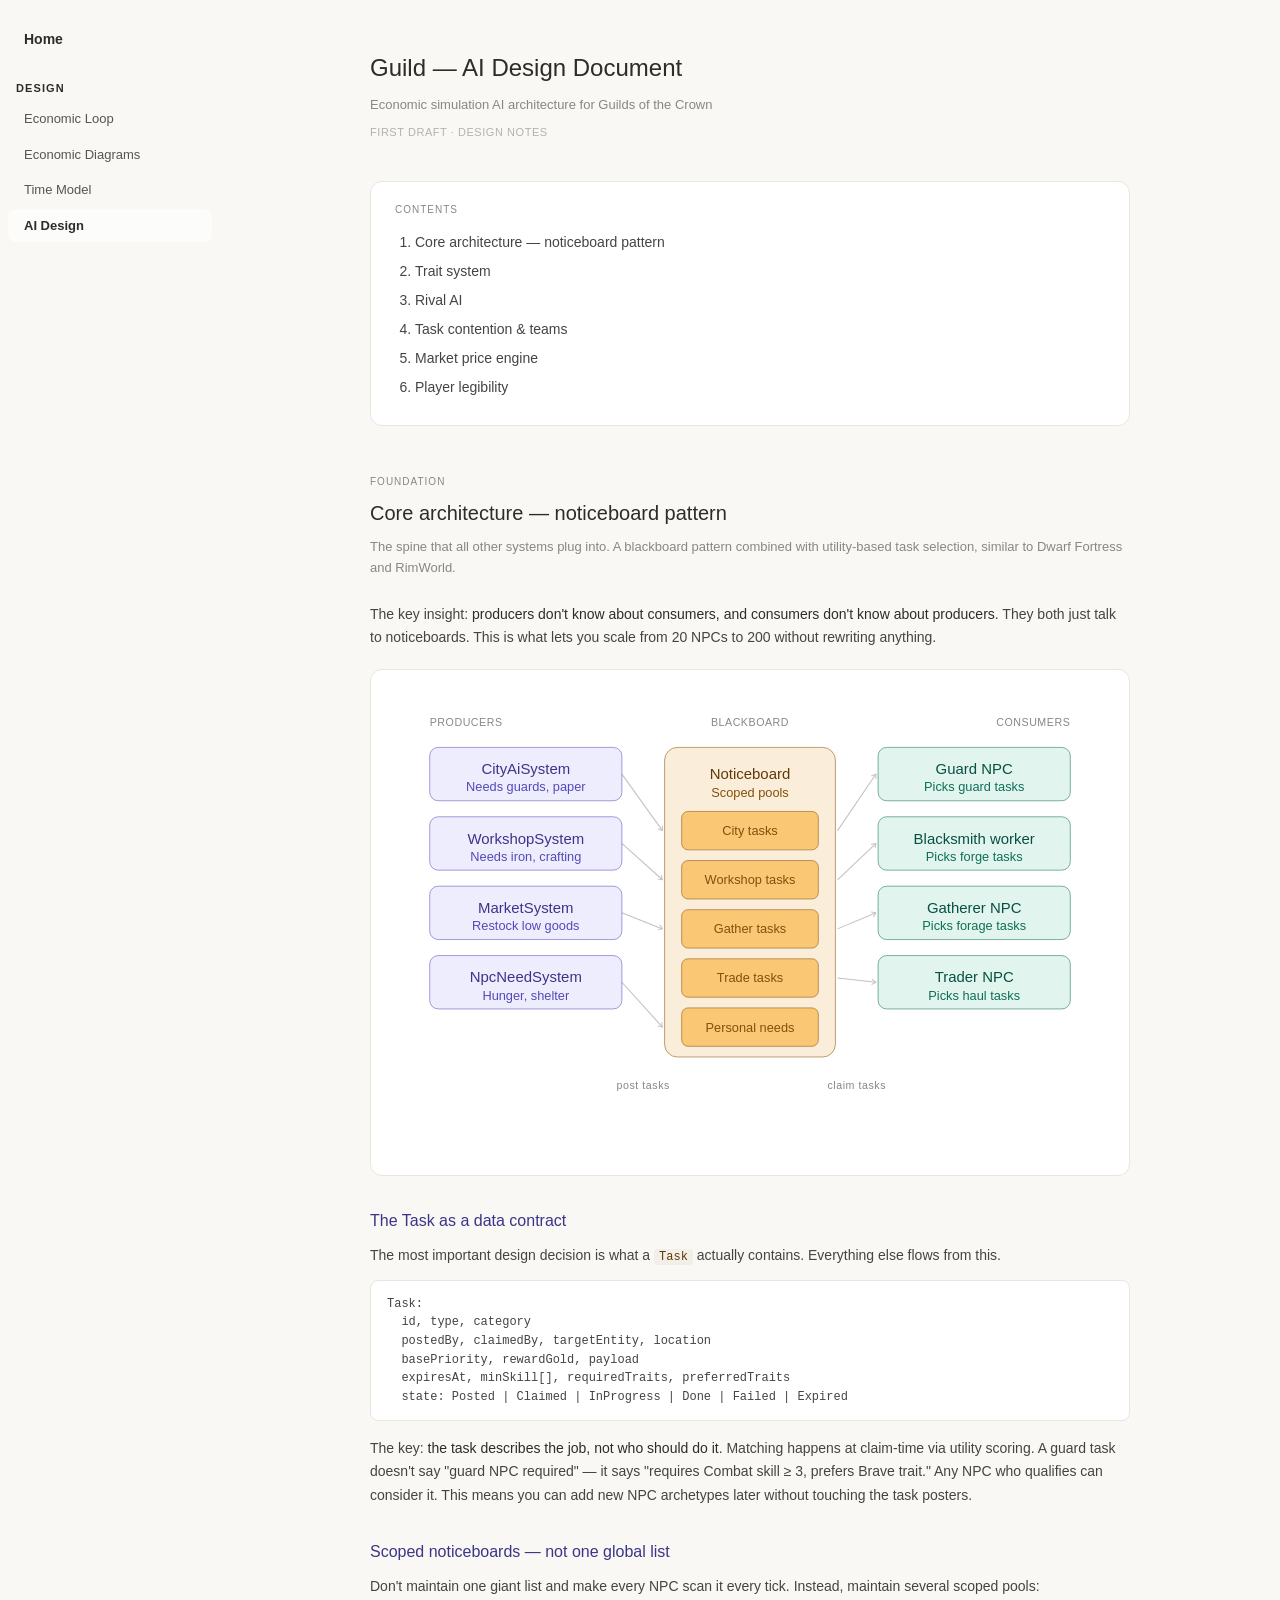
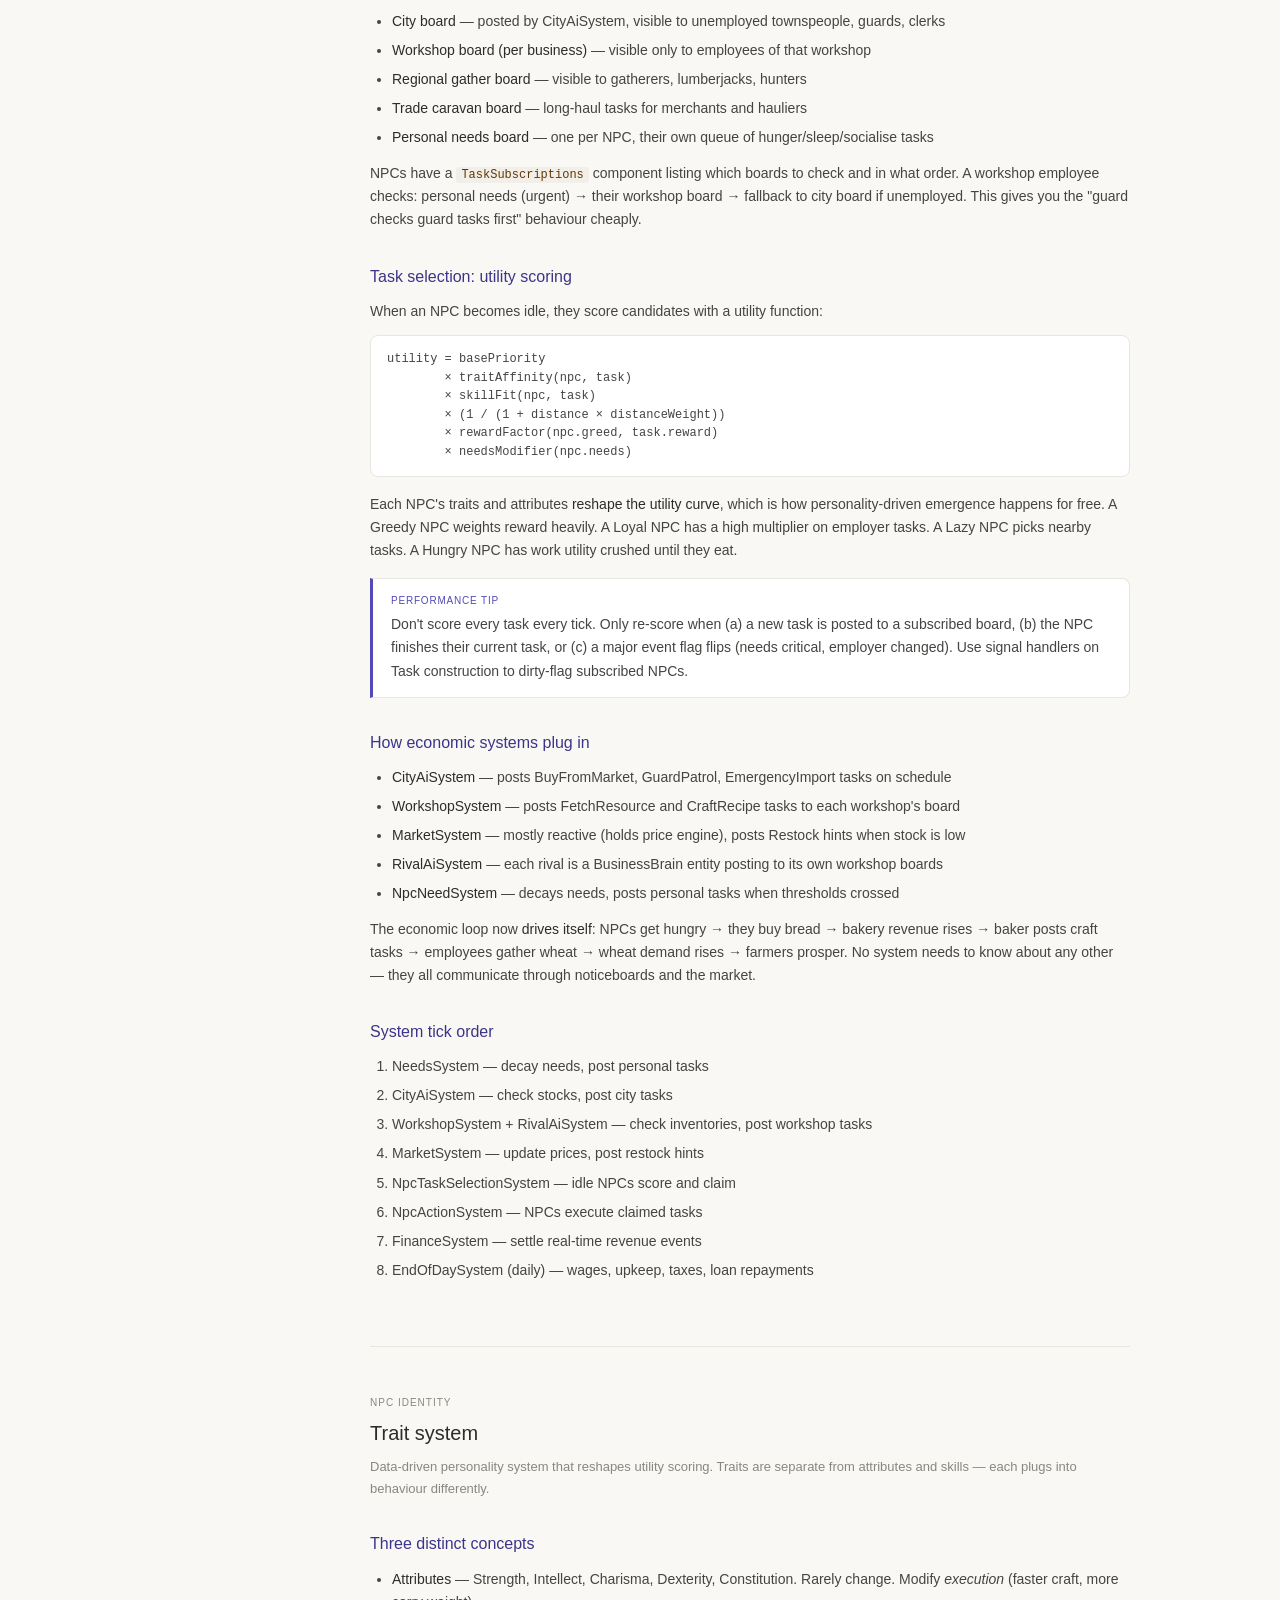
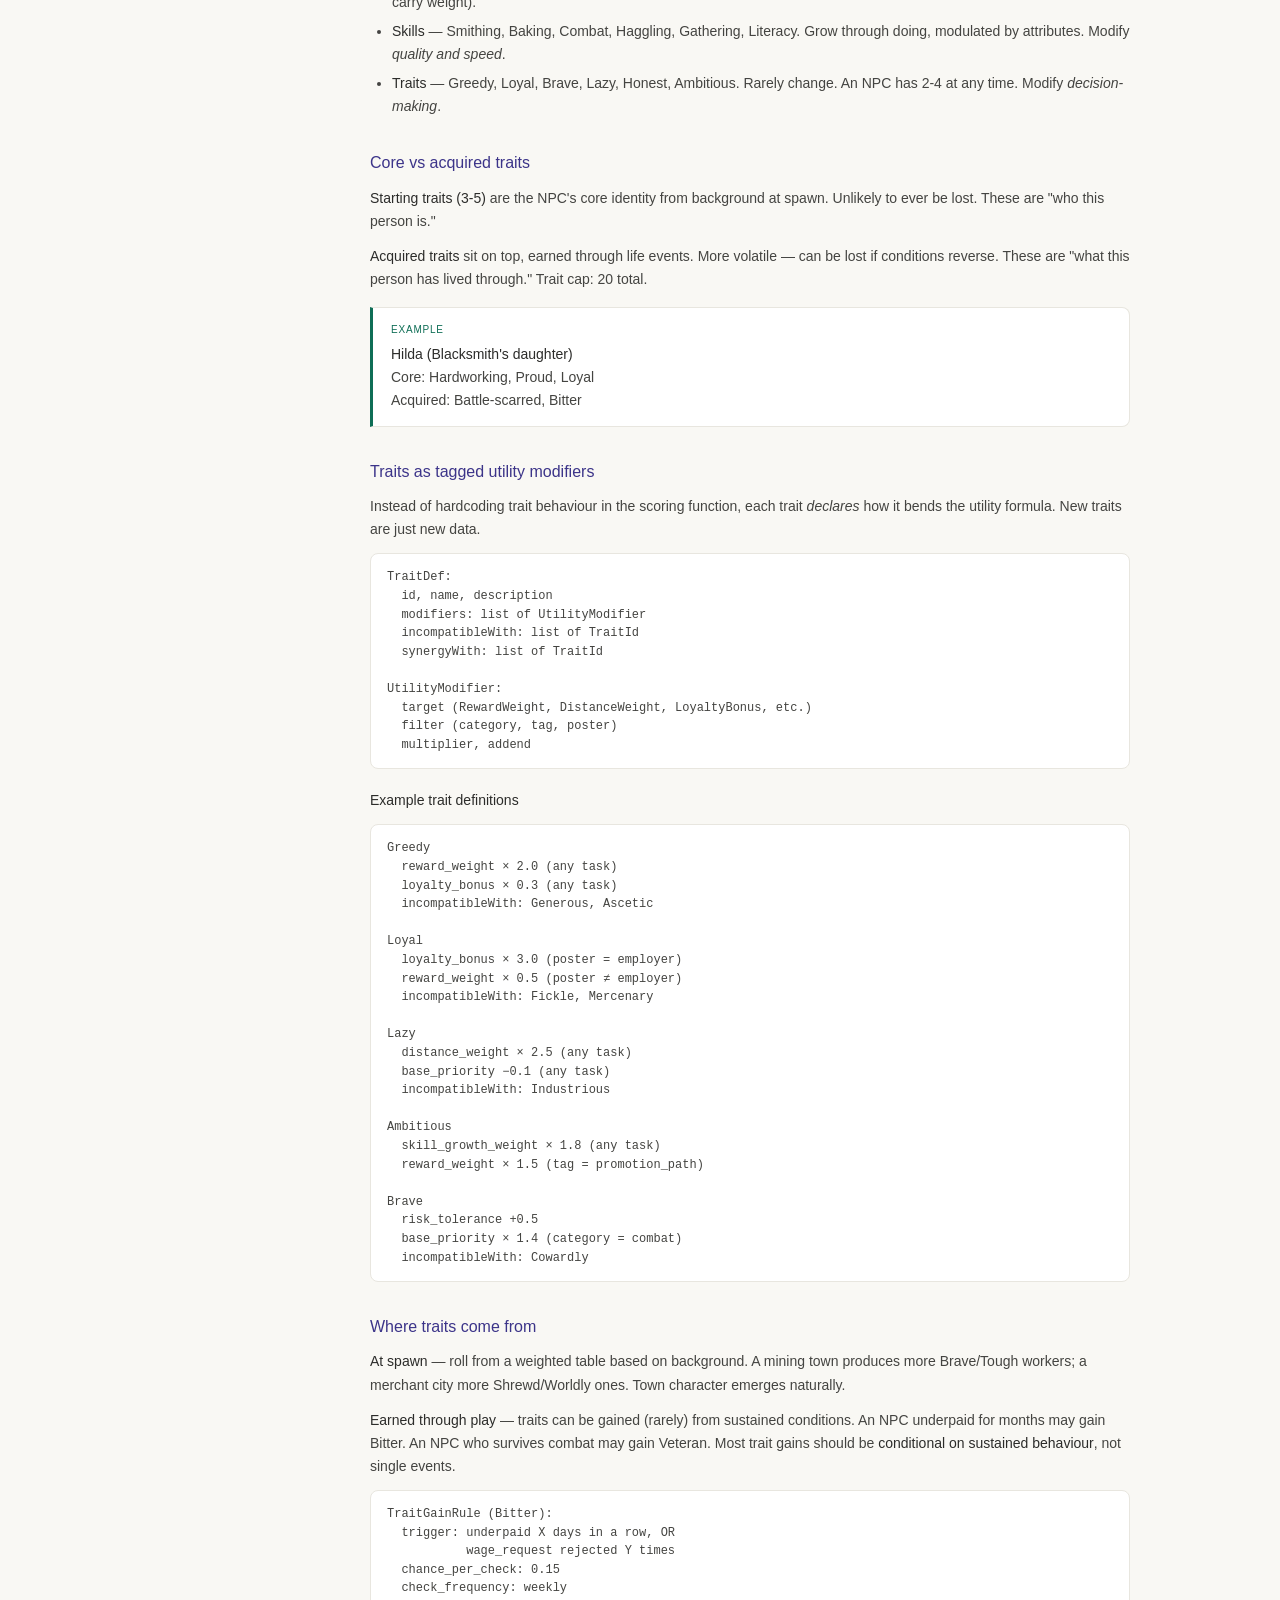
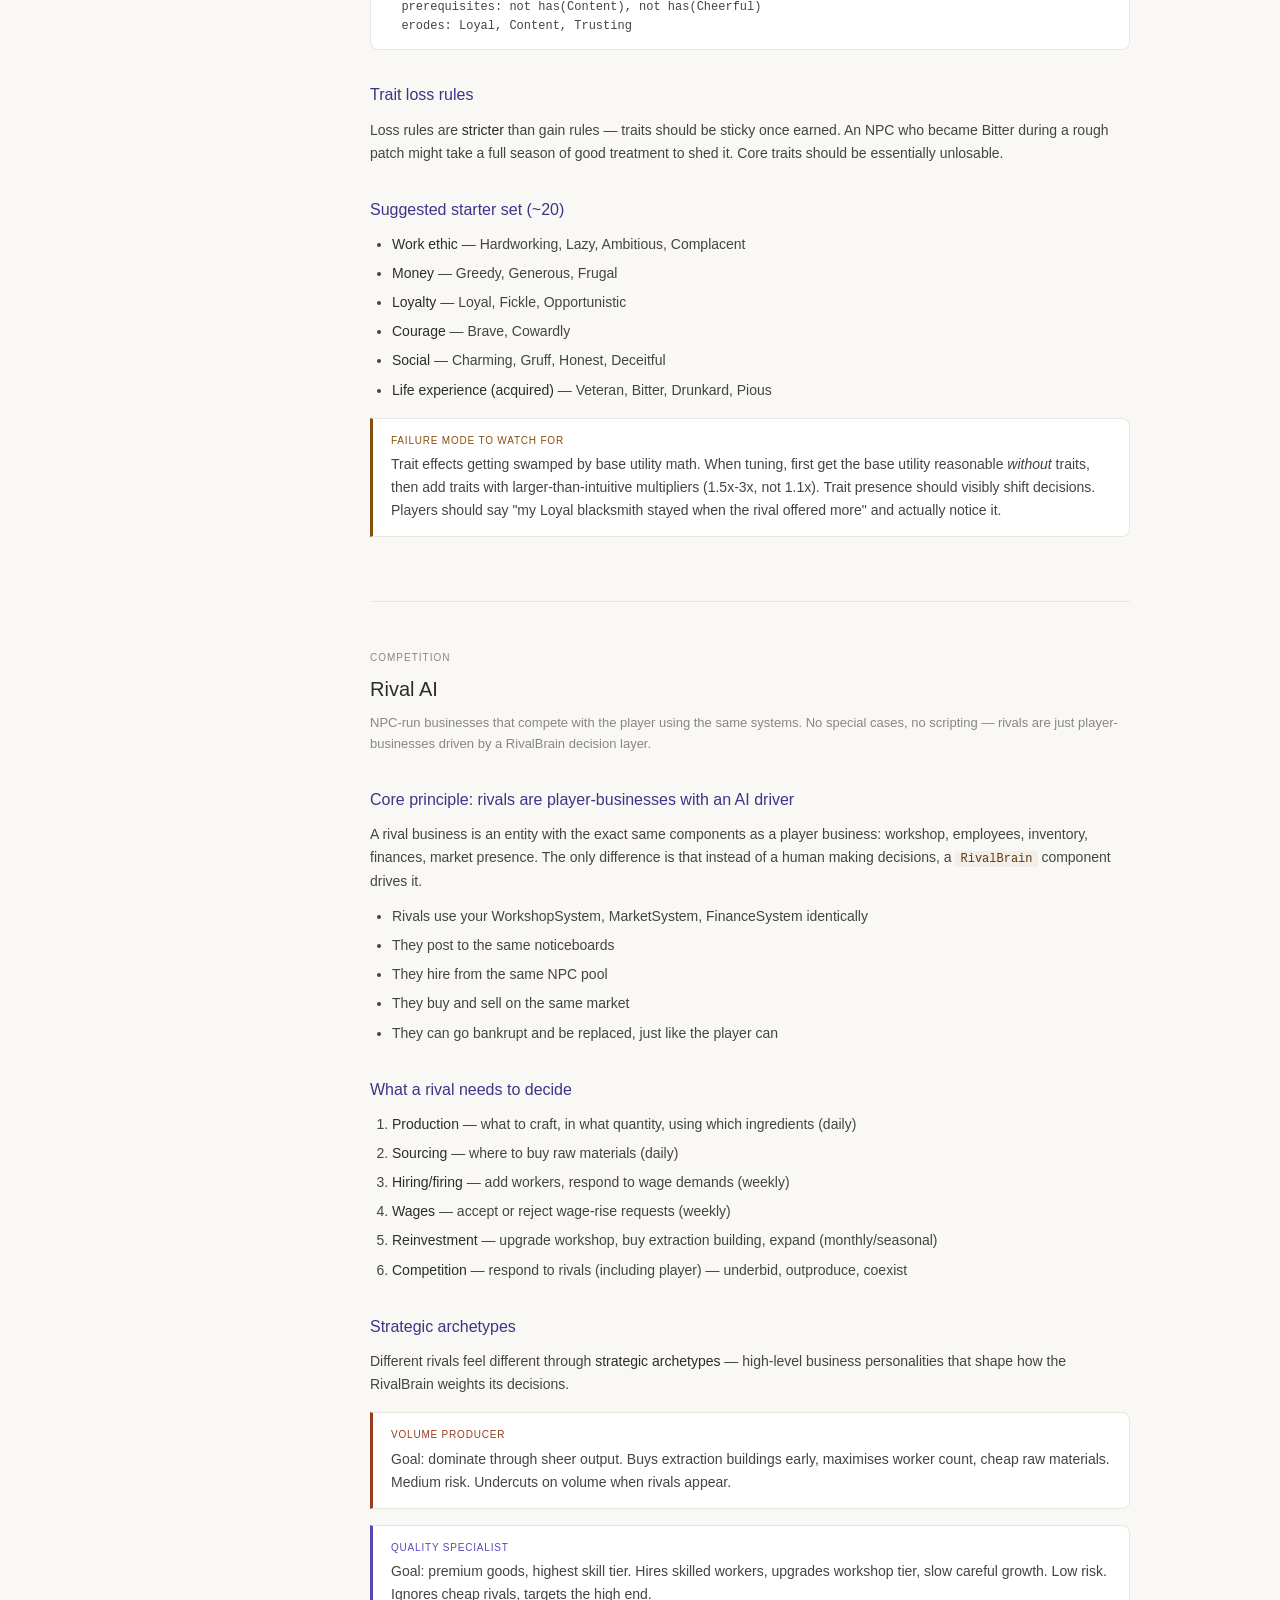
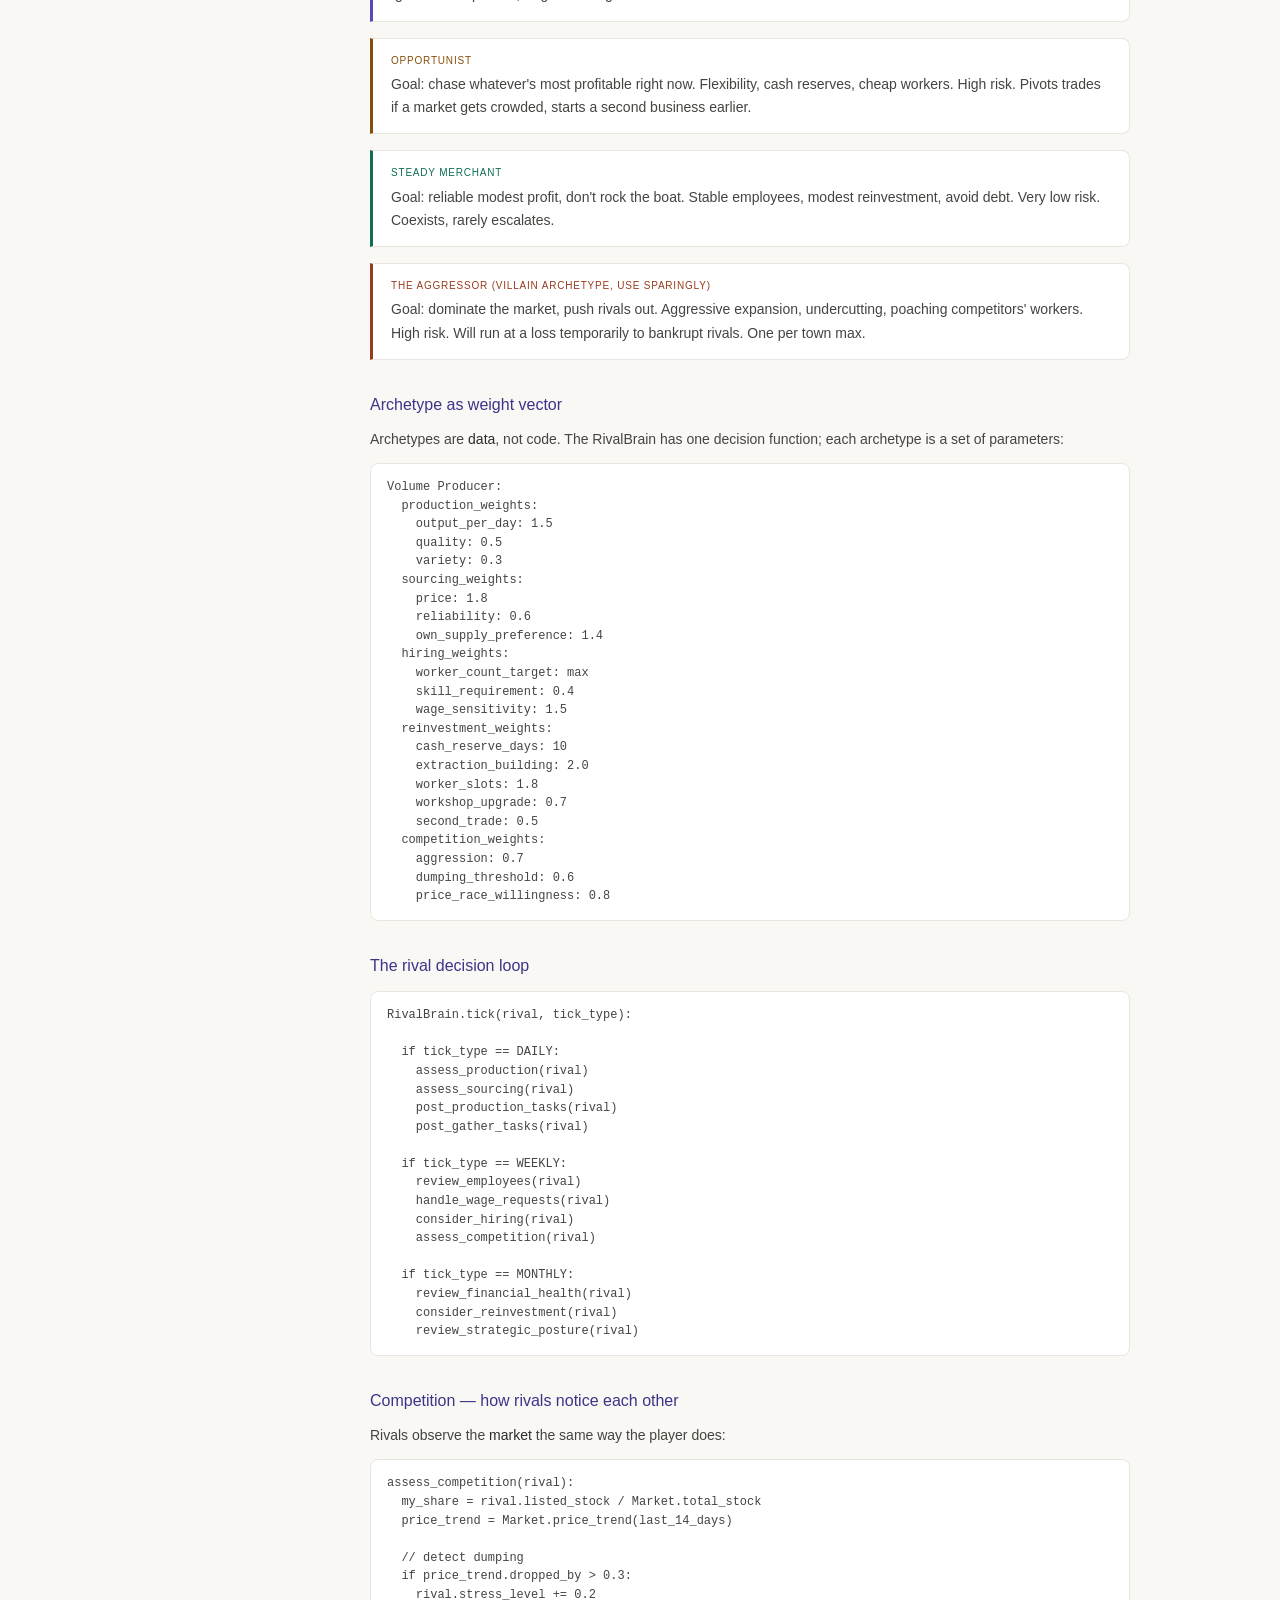
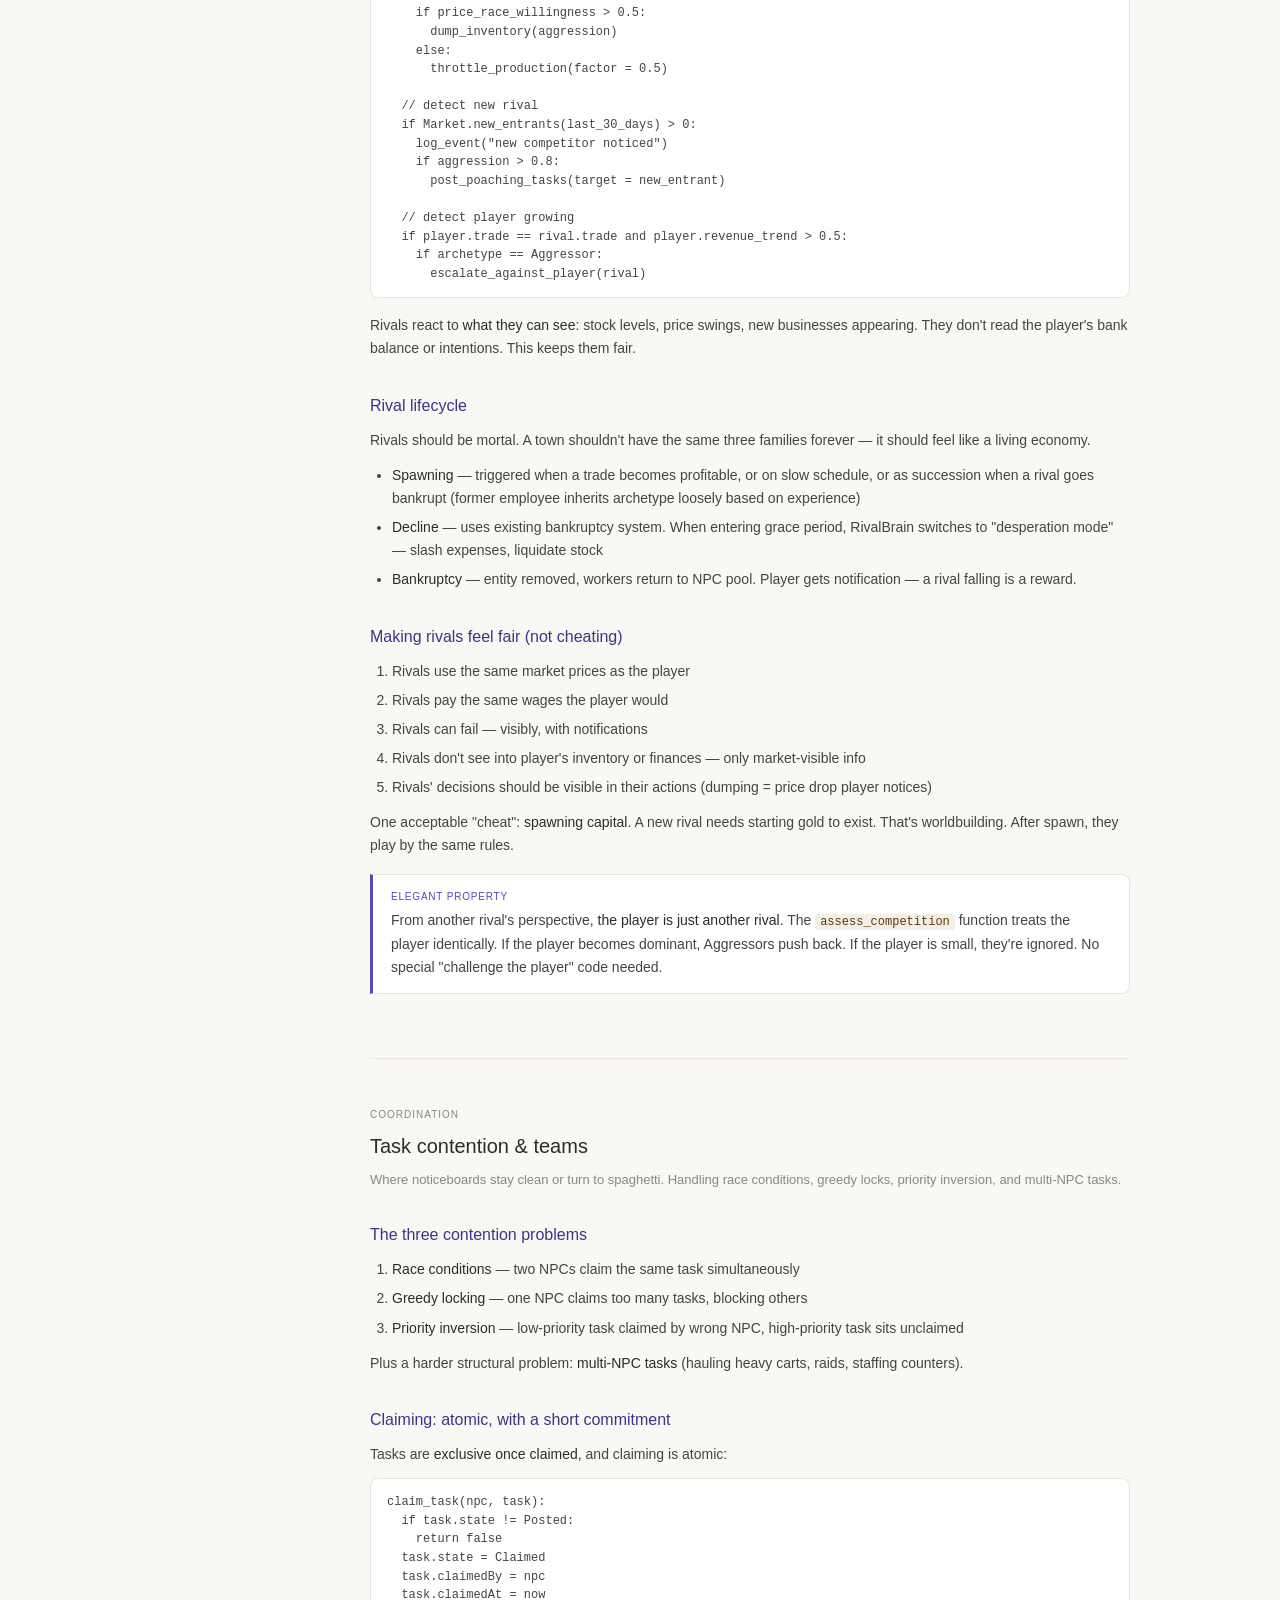
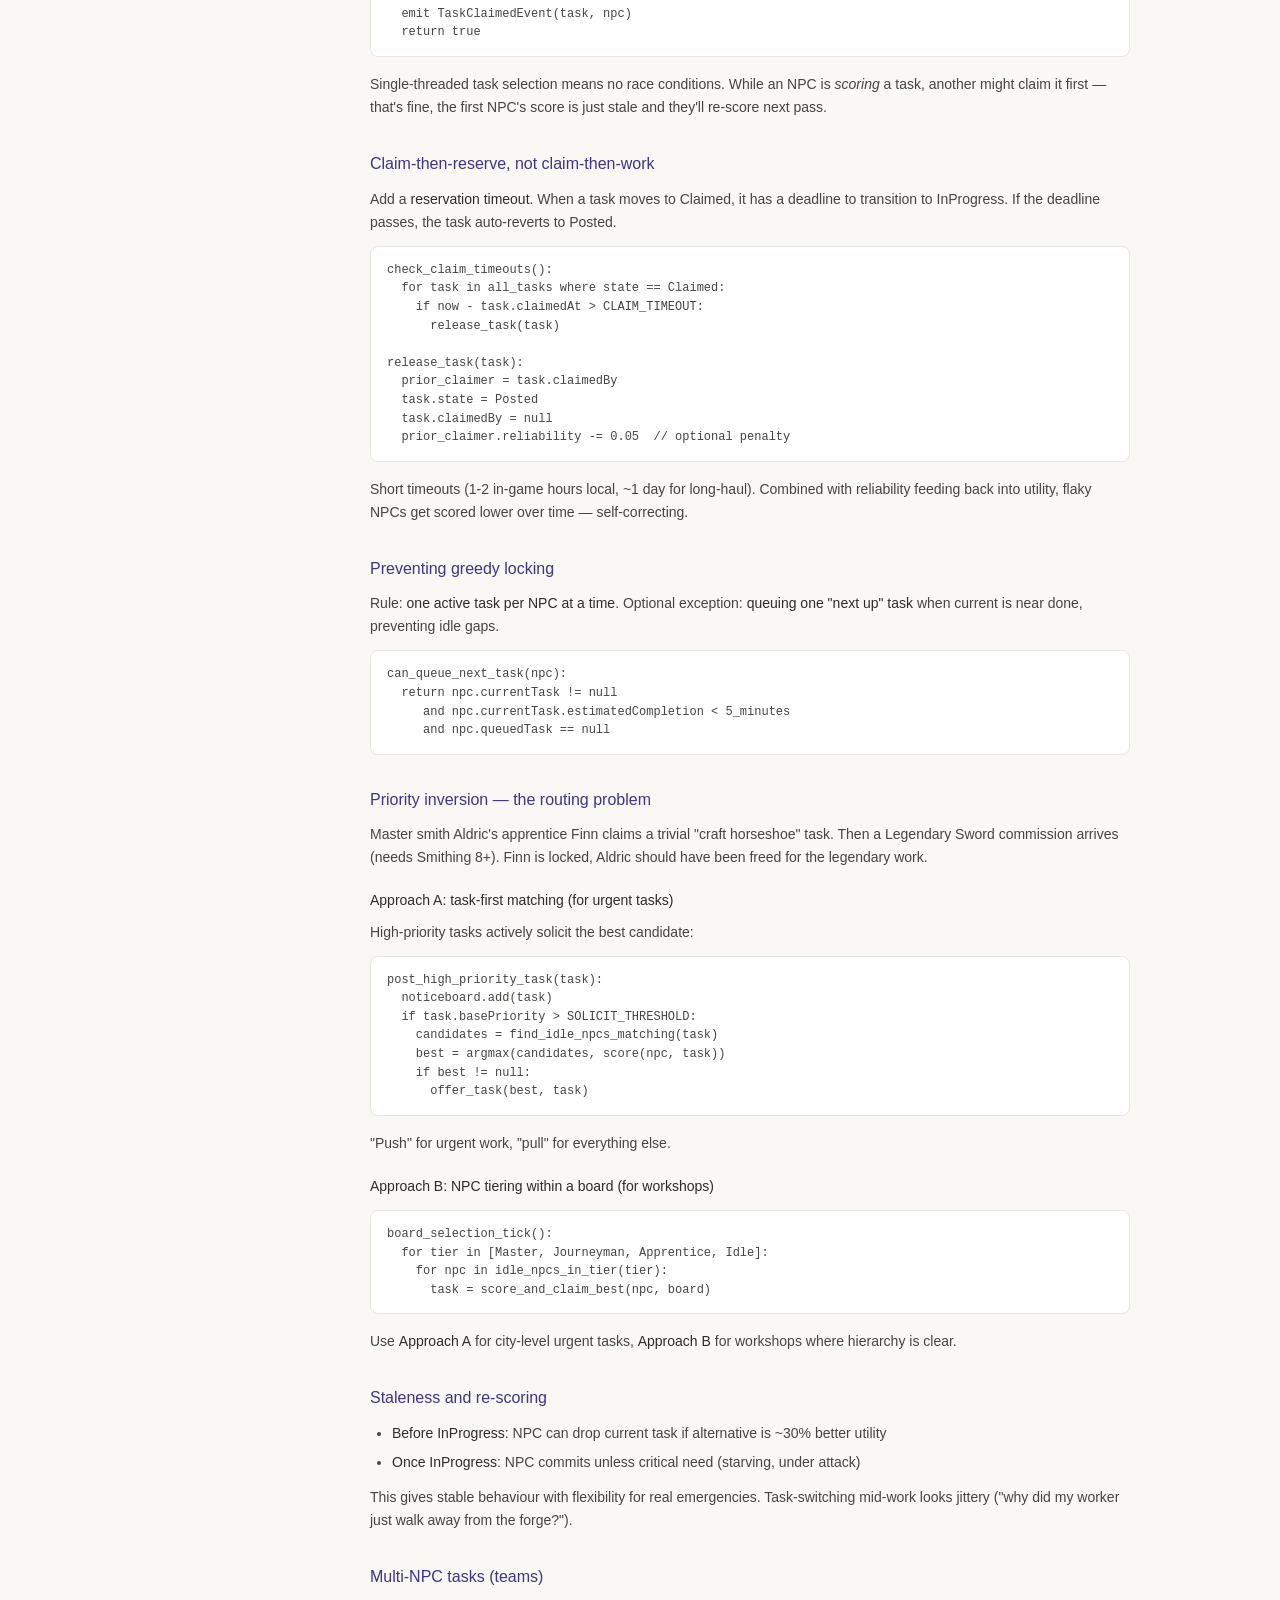
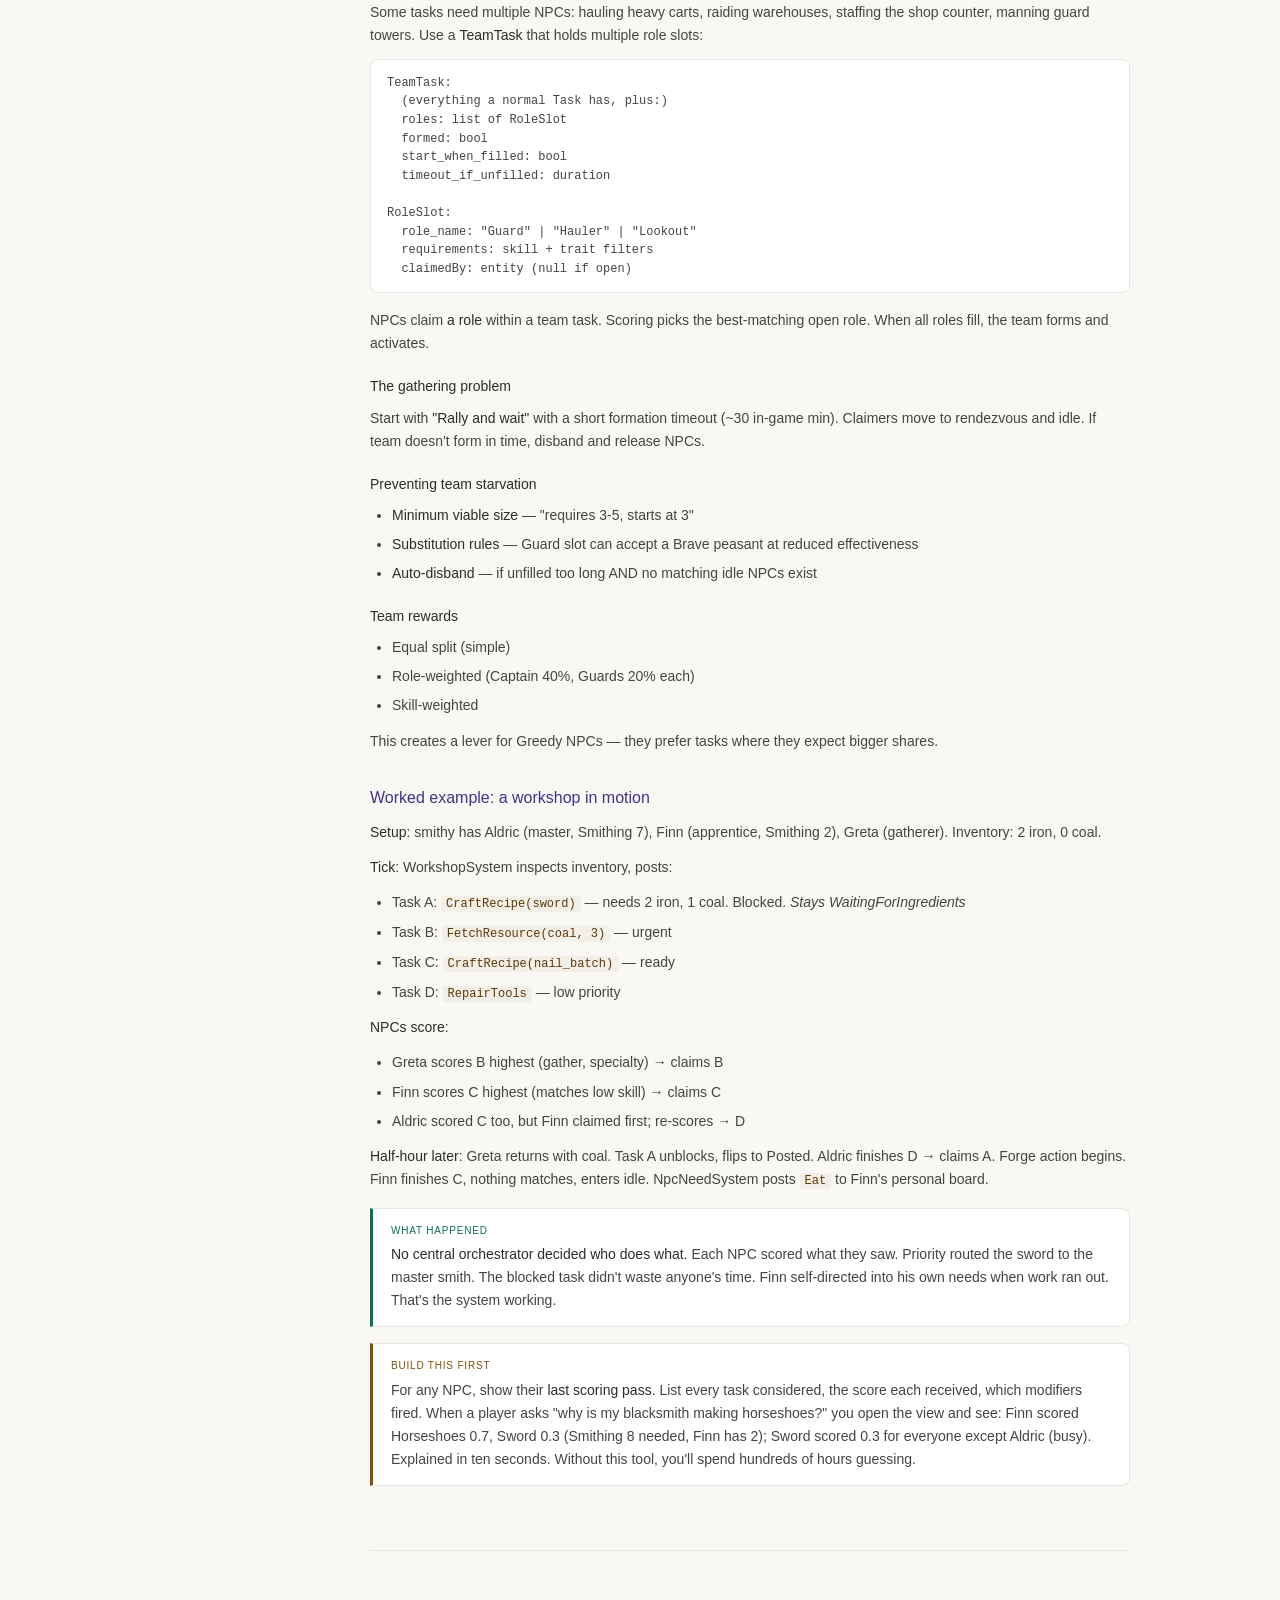
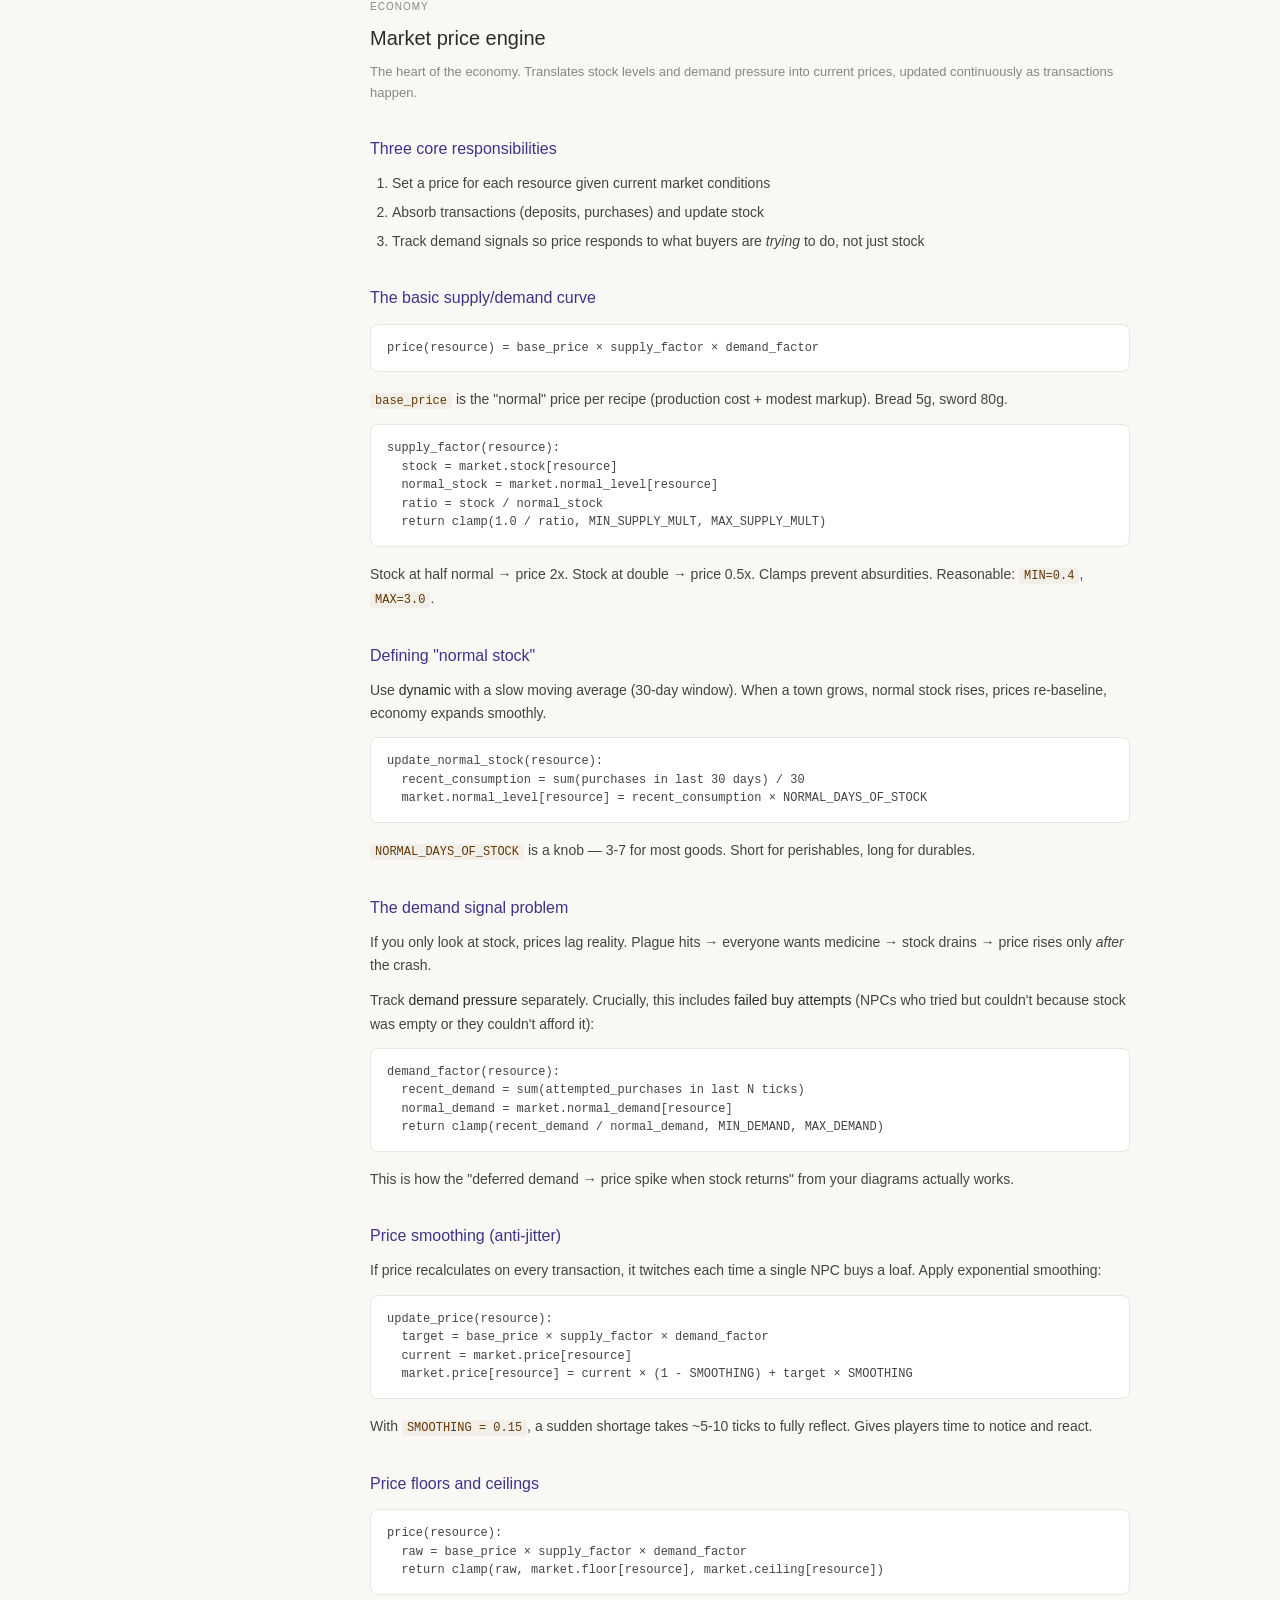
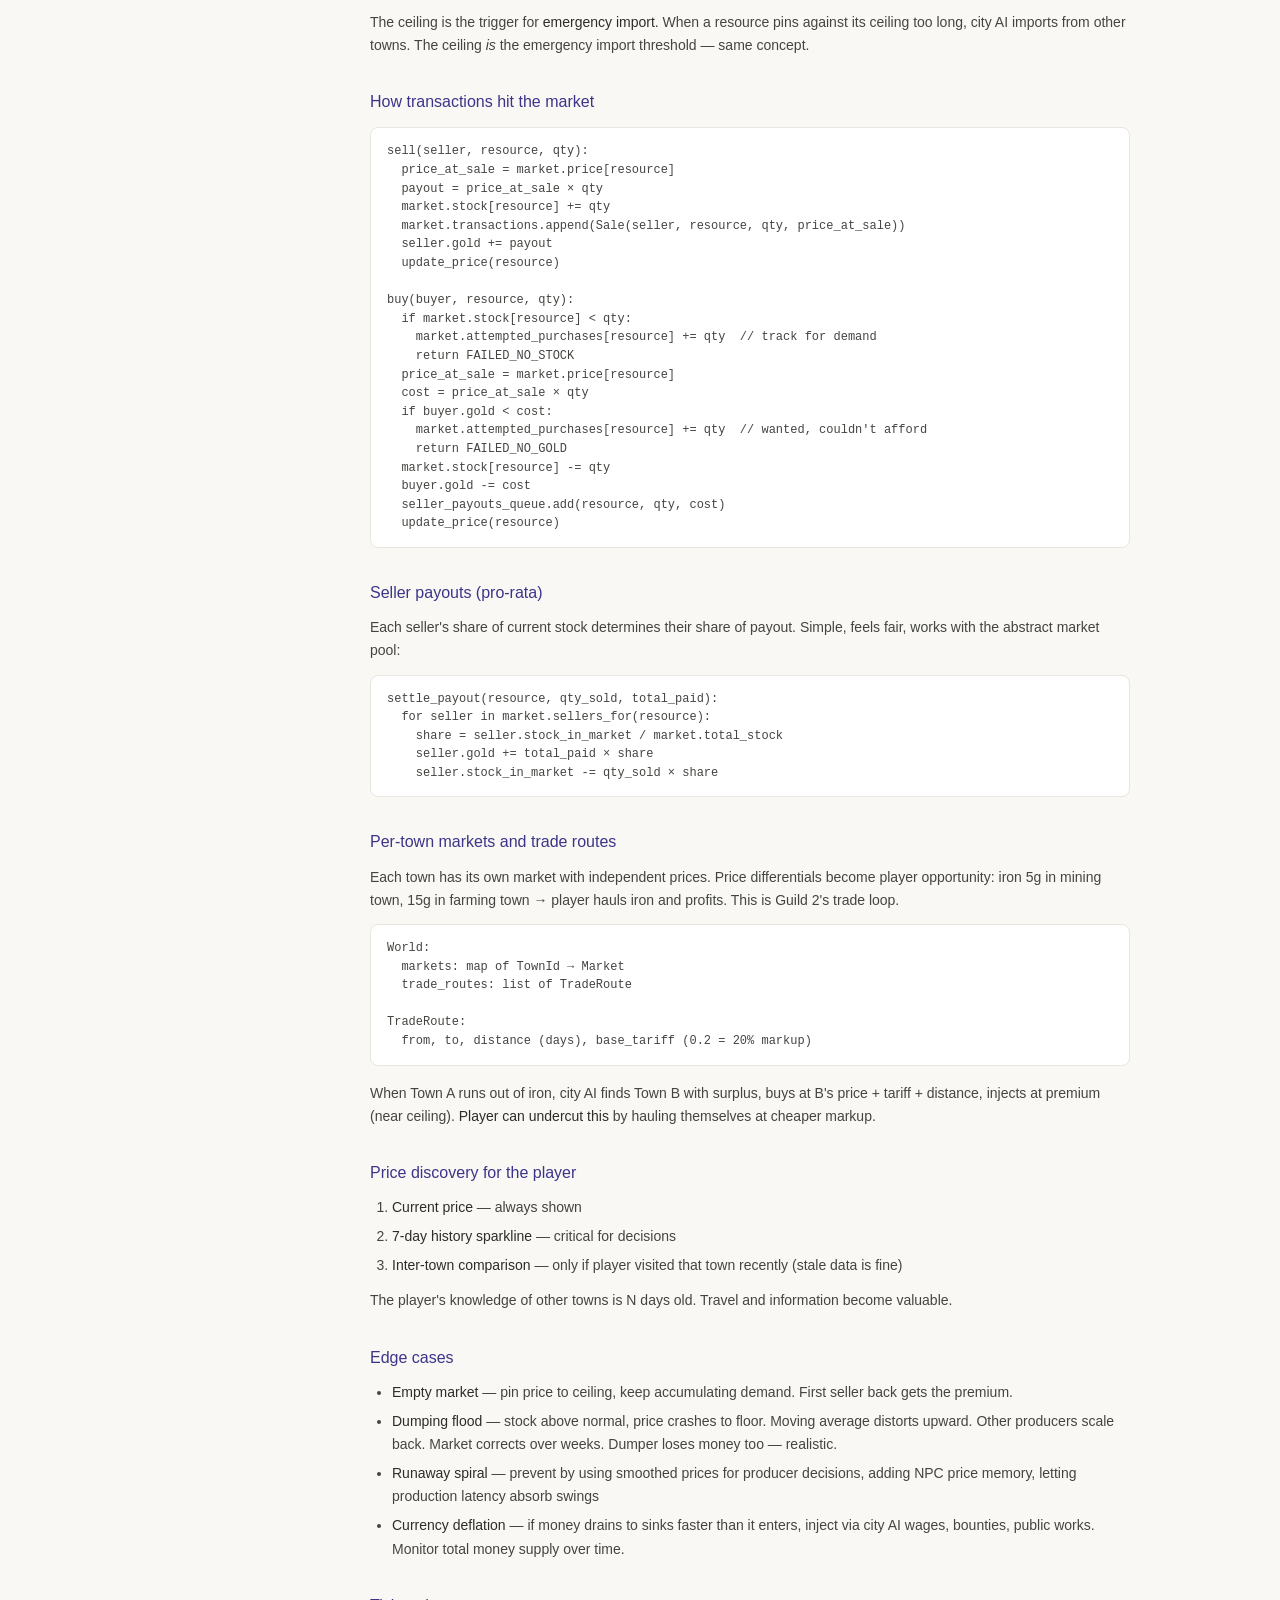
==== design/guild_ai_design.html @ 96685146 "+ added guild_ai_design.html file" ====
<!DOCTYPE html>
<html lang="en">
<head>
  <meta charset="UTF-8">
  <meta name="viewport" content="width=device-width, initial-scale=1.0">
  <title>Guild — AI Design Document</title>
  <style>
    body {
      font-family: sans-serif;
      background: #f9f8f4;
      margin: 0;
      padding: 48px 16px;
      color: #2C2C2A;
      line-height: 1.65;
    }
    .page {
      max-width: 760px;
      margin: 0 auto;
    }
    h1 {
      font-size: 24px;
      font-weight: 500;
      color: #2C2C2A;
      margin: 0 0 6px 0;
    }
    .subtitle {
      font-size: 13px;
      color: #888780;
      margin-bottom: 8px;
    }
    .meta {
      font-size: 11px;
      color: #b4b2a9;
      letter-spacing: 0.05em;
      margin-bottom: 40px;
    }
    .toc {
      background: #ffffff;
      border: 1px solid #e8e6df;
      border-radius: 12px;
      padding: 20px 24px;
      margin-bottom: 48px;
    }
    .toc-title {
      font-size: 10px;
      font-weight: 500;
      letter-spacing: 0.1em;
      color: #888780;
      text-transform: uppercase;
      margin-bottom: 12px;
    }
    .toc ol {
      margin: 0;
      padding-left: 20px;
      font-size: 14px;
    }
    .toc li {
      margin-bottom: 6px;
      color: #444441;
    }
    .toc a {
      color: #444441;
      text-decoration: none;
    }
    .toc a:hover {
      color: #534AB7;
      text-decoration: underline;
    }
    .section {
      margin-bottom: 64px;
    }
    .section-label {
      font-size: 10px;
      font-weight: 500;
      letter-spacing: 0.1em;
      color: #888780;
      text-transform: uppercase;
      margin-bottom: 6px;
    }
    h2 {
      font-size: 20px;
      font-weight: 500;
      color: #2C2C2A;
      margin: 0 0 6px 0;
      scroll-margin-top: 24px;
    }
    .section-desc {
      font-size: 13px;
      color: #888780;
      margin-bottom: 24px;
    }
    h3 {
      font-size: 16px;
      font-weight: 500;
      color: #3C3489;
      margin: 32px 0 10px 0;
    }
    h4 {
      font-size: 14px;
      font-weight: 500;
      color: #2C2C2A;
      margin: 20px 0 8px 0;
    }
    p {
      font-size: 14px;
      color: #444441;
      margin: 0 0 12px 0;
    }
    ul, ol {
      font-size: 14px;
      color: #444441;
      margin: 0 0 12px 0;
      padding-left: 22px;
    }
    li {
      margin-bottom: 6px;
    }
    strong {
      font-weight: 500;
      color: #2C2C2A;
    }
    code {
      font-family: ui-monospace, SFMono-Regular, Menlo, Consolas, monospace;
      font-size: 12px;
      background: #f1efe8;
      padding: 1px 5px;
      border-radius: 3px;
      color: #633806;
    }
    pre {
      background: #ffffff;
      border: 1px solid #e8e6df;
      border-radius: 8px;
      padding: 14px 16px;
      overflow-x: auto;
      font-family: ui-monospace, SFMono-Regular, Menlo, Consolas, monospace;
      font-size: 12px;
      line-height: 1.55;
      color: #444441;
      margin: 12px 0 16px 0;
    }
    pre code {
      background: transparent;
      padding: 0;
      color: inherit;
      font-size: inherit;
    }
    .callout {
      background: #ffffff;
      border: 1px solid #e8e6df;
      border-radius: 8px;
      padding: 14px 18px;
      margin: 16px 0;
    }
    .callout-purple { border-left: 3px solid #534AB7; border-radius: 0 8px 8px 0; }
    .callout-teal   { border-left: 3px solid #0F6E56; border-radius: 0 8px 8px 0; }
    .callout-amber  { border-left: 3px solid #854F0B; border-radius: 0 8px 8px 0; }
    .callout-coral  { border-left: 3px solid #993C1D; border-radius: 0 8px 8px 0; }
    .callout-label {
      font-size: 10px;
      font-weight: 500;
      letter-spacing: 0.08em;
      text-transform: uppercase;
      margin-bottom: 4px;
    }
    .callout-purple .callout-label { color: #534AB7; }
    .callout-teal .callout-label   { color: #0F6E56; }
    .callout-amber .callout-label  { color: #854F0B; }
    .callout-coral .callout-label  { color: #993C1D; }
    .callout p:last-child { margin-bottom: 0; }
    .divider {
      border: none;
      border-top: 1px solid #e8e6df;
      margin: 48px 0;
    }
    .diagram {
      background: #ffffff;
      border: 1px solid #e8e6df;
      border-radius: 12px;
      padding: 24px 16px;
      margin: 20px 0 24px 0;
    }
    .th      { font-size: 14px; font-weight: 500; fill: #3C3489; }
    .ts      { font-size: 12px; font-weight: 400; fill: #534AB7; }
    .th-teal { font-size: 14px; font-weight: 500; fill: #085041; }
    .ts-teal { font-size: 12px; font-weight: 400; fill: #0F6E56; }
    .th-amber{ font-size: 14px; font-weight: 500; fill: #633806; }
    .ts-amber{ font-size: 12px; font-weight: 400; fill: #854F0B; }
    .th-coral{ font-size: 14px; font-weight: 500; fill: #712B13; }
    .ts-coral{ font-size: 12px; font-weight: 400; fill: #993C1D; }
    .th-gray { font-size: 14px; font-weight: 500; fill: #444441; }
    .label   { font-size: 10px; fill: #888780; letter-spacing: 0.05em; }
    table {
      width: 100%;
      border-collapse: collapse;
      font-size: 13px;
      margin: 12px 0 16px 0;
    }
    th, td {
      text-align: left;
      padding: 8px 12px;
      border-bottom: 1px solid #e8e6df;
      color: #444441;
    }
    th {
      font-weight: 500;
      color: #2C2C2A;
      background: #ffffff;
      font-size: 12px;
    }
    td code {
      font-size: 11px;
    }
  </style>
  <link rel="stylesheet" href="../assets/nav.css" />
</head>
<body>
<div id="content">
<div class="page">

  <h1>Guild — AI Design Document</h1>
  <p class="subtitle">Economic simulation AI architecture for Guilds of the Crown</p>
  <p class="meta">FIRST DRAFT · DESIGN NOTES</p>

  <div class="toc">
    <div class="toc-title">Contents</div>
    <ol>
      <li><a href="#architecture">Core architecture — noticeboard pattern</a></li>
      <li><a href="#traits">Trait system</a></li>
      <li><a href="#rivals">Rival AI</a></li>
      <li><a href="#contention">Task contention &amp; teams</a></li>
      <li><a href="#market">Market price engine</a></li>
      <li><a href="#legibility">Player legibility</a></li>
    </ol>
  </div>

  <!-- ═══════════════════════════════════════════════
       1. ARCHITECTURE
  ═══════════════════════════════════════════════ -->
  <div class="section" id="architecture">
    <div class="section-label">Foundation</div>
    <h2>Core architecture — noticeboard pattern</h2>
    <p class="section-desc">The spine that all other systems plug into. A blackboard pattern combined with utility-based task selection, similar to Dwarf Fortress and RimWorld.</p>

    <p>The key insight: <strong>producers don't know about consumers, and consumers don't know about producers</strong>. They both just talk to noticeboards. This is what lets you scale from 20 NPCs to 200 without rewriting anything.</p>

    <div class="diagram">
      <svg width="100%" viewBox="0 0 680 420" xmlns="http://www.w3.org/2000/svg">
      <defs>
        <marker id="arrow1" viewBox="0 0 10 10" refX="8" refY="5" markerWidth="6" markerHeight="6" orient="auto-start-reverse">
          <path d="M2 1L8 5L2 9" fill="none" stroke="context-stroke" stroke-width="1.5" stroke-linecap="round" stroke-linejoin="round"/>
        </marker>
      </defs>
      <text class="label" x="40" y="30">PRODUCERS</text>
      <text class="label" x="340" y="30" text-anchor="middle">BLACKBOARD</text>
      <text class="label" x="640" y="30" text-anchor="end">CONSUMERS</text>

      <rect x="40" y="50" width="180" height="50" rx="8" fill="#EEEDFE" stroke="#534AB7" stroke-width="0.5"/>
      <text class="th" x="130" y="70" text-anchor="middle" dominant-baseline="central">CityAiSystem</text>
      <text class="ts" x="130" y="87" text-anchor="middle" dominant-baseline="central">Needs guards, paper</text>

      <rect x="40" y="115" width="180" height="50" rx="8" fill="#EEEDFE" stroke="#534AB7" stroke-width="0.5"/>
      <text class="th" x="130" y="135" text-anchor="middle" dominant-baseline="central">WorkshopSystem</text>
      <text class="ts" x="130" y="152" text-anchor="middle" dominant-baseline="central">Needs iron, crafting</text>

      <rect x="40" y="180" width="180" height="50" rx="8" fill="#EEEDFE" stroke="#534AB7" stroke-width="0.5"/>
      <text class="th" x="130" y="200" text-anchor="middle" dominant-baseline="central">MarketSystem</text>
      <text class="ts" x="130" y="217" text-anchor="middle" dominant-baseline="central">Restock low goods</text>

      <rect x="40" y="245" width="180" height="50" rx="8" fill="#EEEDFE" stroke="#534AB7" stroke-width="0.5"/>
      <text class="th" x="130" y="265" text-anchor="middle" dominant-baseline="central">NpcNeedSystem</text>
      <text class="ts" x="130" y="282" text-anchor="middle" dominant-baseline="central">Hunger, shelter</text>

      <rect x="260" y="50" width="160" height="290" rx="12" fill="#FAEEDA" stroke="#854F0B" stroke-width="0.5"/>
      <text class="th-amber" x="340" y="74" text-anchor="middle" dominant-baseline="central">Noticeboard</text>
      <text class="ts-amber" x="340" y="92" text-anchor="middle" dominant-baseline="central">Scoped pools</text>
      <rect x="276" y="110" width="128" height="36" rx="6" fill="#FAC775" stroke="#854F0B" stroke-width="0.5"/>
      <text class="ts-amber" x="340" y="128" text-anchor="middle" dominant-baseline="central">City tasks</text>
      <rect x="276" y="156" width="128" height="36" rx="6" fill="#FAC775" stroke="#854F0B" stroke-width="0.5"/>
      <text class="ts-amber" x="340" y="174" text-anchor="middle" dominant-baseline="central">Workshop tasks</text>
      <rect x="276" y="202" width="128" height="36" rx="6" fill="#FAC775" stroke="#854F0B" stroke-width="0.5"/>
      <text class="ts-amber" x="340" y="220" text-anchor="middle" dominant-baseline="central">Gather tasks</text>
      <rect x="276" y="248" width="128" height="36" rx="6" fill="#FAC775" stroke="#854F0B" stroke-width="0.5"/>
      <text class="ts-amber" x="340" y="266" text-anchor="middle" dominant-baseline="central">Trade tasks</text>
      <rect x="276" y="294" width="128" height="36" rx="6" fill="#FAC775" stroke="#854F0B" stroke-width="0.5"/>
      <text class="ts-amber" x="340" y="312" text-anchor="middle" dominant-baseline="central">Personal needs</text>

      <rect x="460" y="50" width="180" height="50" rx="8" fill="#E1F5EE" stroke="#0F6E56" stroke-width="0.5"/>
      <text class="th-teal" x="550" y="70" text-anchor="middle" dominant-baseline="central">Guard NPC</text>
      <text class="ts-teal" x="550" y="87" text-anchor="middle" dominant-baseline="central">Picks guard tasks</text>

      <rect x="460" y="115" width="180" height="50" rx="8" fill="#E1F5EE" stroke="#0F6E56" stroke-width="0.5"/>
      <text class="th-teal" x="550" y="135" text-anchor="middle" dominant-baseline="central">Blacksmith worker</text>
      <text class="ts-teal" x="550" y="152" text-anchor="middle" dominant-baseline="central">Picks forge tasks</text>

      <rect x="460" y="180" width="180" height="50" rx="8" fill="#E1F5EE" stroke="#0F6E56" stroke-width="0.5"/>
      <text class="th-teal" x="550" y="200" text-anchor="middle" dominant-baseline="central">Gatherer NPC</text>
      <text class="ts-teal" x="550" y="217" text-anchor="middle" dominant-baseline="central">Picks forage tasks</text>

      <rect x="460" y="245" width="180" height="50" rx="8" fill="#E1F5EE" stroke="#0F6E56" stroke-width="0.5"/>
      <text class="th-teal" x="550" y="265" text-anchor="middle" dominant-baseline="central">Trader NPC</text>
      <text class="ts-teal" x="550" y="282" text-anchor="middle" dominant-baseline="central">Picks haul tasks</text>

      <line x1="220" y1="75" x2="258" y2="128" stroke="#888780" stroke-width="1" opacity="0.5" marker-end="url(#arrow1)"/>
      <line x1="220" y1="140" x2="258" y2="174" stroke="#888780" stroke-width="1" opacity="0.5" marker-end="url(#arrow1)"/>
      <line x1="220" y1="205" x2="258" y2="220" stroke="#888780" stroke-width="1" opacity="0.5" marker-end="url(#arrow1)"/>
      <line x1="220" y1="270" x2="258" y2="312" stroke="#888780" stroke-width="1" opacity="0.5" marker-end="url(#arrow1)"/>

      <line x1="422" y1="128" x2="458" y2="75" stroke="#888780" stroke-width="1" opacity="0.5" marker-end="url(#arrow1)"/>
      <line x1="422" y1="174" x2="458" y2="140" stroke="#888780" stroke-width="1" opacity="0.5" marker-end="url(#arrow1)"/>
      <line x1="422" y1="220" x2="458" y2="205" stroke="#888780" stroke-width="1" opacity="0.5" marker-end="url(#arrow1)"/>
      <line x1="422" y1="266" x2="458" y2="270" stroke="#888780" stroke-width="1" opacity="0.5" marker-end="url(#arrow1)"/>

      <text class="label" x="240" y="370" text-anchor="middle">post tasks</text>
      <text class="label" x="440" y="370" text-anchor="middle">claim tasks</text>
      </svg>
    </div>

    <h3>The Task as a data contract</h3>
    <p>The most important design decision is what a <code>Task</code> actually contains. Everything else flows from this.</p>

<pre><code>Task:
  id, type, category
  postedBy, claimedBy, targetEntity, location
  basePriority, rewardGold, payload
  expiresAt, minSkill[], requiredTraits, preferredTraits
  state: Posted | Claimed | InProgress | Done | Failed | Expired</code></pre>

    <p>The key: <strong>the task describes the job, not who should do it</strong>. Matching happens at claim-time via utility scoring. A guard task doesn't say "guard NPC required" — it says "requires Combat skill ≥ 3, prefers Brave trait." Any NPC who qualifies can consider it. This means you can add new NPC archetypes later without touching the task posters.</p>

    <h3>Scoped noticeboards — not one global list</h3>
    <p>Don't maintain one giant list and make every NPC scan it every tick. Instead, maintain several scoped pools:</p>
    <ul>
      <li><strong>City board</strong> — posted by CityAiSystem, visible to unemployed townspeople, guards, clerks</li>
      <li><strong>Workshop board (per business)</strong> — visible only to employees of that workshop</li>
      <li><strong>Regional gather board</strong> — visible to gatherers, lumberjacks, hunters</li>
      <li><strong>Trade caravan board</strong> — long-haul tasks for merchants and hauliers</li>
      <li><strong>Personal needs board</strong> — one per NPC, their own queue of hunger/sleep/socialise tasks</li>
    </ul>
    <p>NPCs have a <code>TaskSubscriptions</code> component listing which boards to check and in what order. A workshop employee checks: personal needs (urgent) → their workshop board → fallback to city board if unemployed. This gives you the "guard checks guard tasks first" behaviour cheaply.</p>

    <h3>Task selection: utility scoring</h3>
    <p>When an NPC becomes idle, they score candidates with a utility function:</p>

<pre><code>utility = basePriority
        × traitAffinity(npc, task)
        × skillFit(npc, task)
        × (1 / (1 + distance × distanceWeight))
        × rewardFactor(npc.greed, task.reward)
        × needsModifier(npc.needs)</code></pre>

    <p>Each NPC's traits and attributes <strong>reshape the utility curve</strong>, which is how personality-driven emergence happens for free. A Greedy NPC weights reward heavily. A Loyal NPC has a high multiplier on employer tasks. A Lazy NPC picks nearby tasks. A Hungry NPC has work utility crushed until they eat.</p>

    <div class="callout callout-purple">
      <div class="callout-label">Performance tip</div>
      <p>Don't score every task every tick. Only re-score when (a) a new task is posted to a subscribed board, (b) the NPC finishes their current task, or (c) a major event flag flips (needs critical, employer changed). Use signal handlers on Task construction to dirty-flag subscribed NPCs.</p>
    </div>

    <h3>How economic systems plug in</h3>
    <ul>
      <li><strong>CityAiSystem</strong> — posts BuyFromMarket, GuardPatrol, EmergencyImport tasks on schedule</li>
      <li><strong>WorkshopSystem</strong> — posts FetchResource and CraftRecipe tasks to each workshop's board</li>
      <li><strong>MarketSystem</strong> — mostly reactive (holds price engine), posts Restock hints when stock is low</li>
      <li><strong>RivalAiSystem</strong> — each rival is a BusinessBrain entity posting to its own workshop boards</li>
      <li><strong>NpcNeedSystem</strong> — decays needs, posts personal tasks when thresholds crossed</li>
    </ul>
    <p>The economic loop now <strong>drives itself</strong>: NPCs get hungry → they buy bread → bakery revenue rises → baker posts craft tasks → employees gather wheat → wheat demand rises → farmers prosper. No system needs to know about any other — they all communicate through noticeboards and the market.</p>

    <h3>System tick order</h3>
    <ol>
      <li>NeedsSystem — decay needs, post personal tasks</li>
      <li>CityAiSystem — check stocks, post city tasks</li>
      <li>WorkshopSystem + RivalAiSystem — check inventories, post workshop tasks</li>
      <li>MarketSystem — update prices, post restock hints</li>
      <li>NpcTaskSelectionSystem — idle NPCs score and claim</li>
      <li>NpcActionSystem — NPCs execute claimed tasks</li>
      <li>FinanceSystem — settle real-time revenue events</li>
      <li>EndOfDaySystem (daily) — wages, upkeep, taxes, loan repayments</li>
    </ol>
  </div>

  <hr class="divider"/>

  <!-- ═══════════════════════════════════════════════
       2. TRAITS
  ═══════════════════════════════════════════════ -->
  <div class="section" id="traits">
    <div class="section-label">NPC Identity</div>
    <h2>Trait system</h2>
    <p class="section-desc">Data-driven personality system that reshapes utility scoring. Traits are separate from attributes and skills — each plugs into behaviour differently.</p>

    <h3>Three distinct concepts</h3>
    <ul>
      <li><strong>Attributes</strong> — Strength, Intellect, Charisma, Dexterity, Constitution. Rarely change. Modify <em>execution</em> (faster craft, more carry weight).</li>
      <li><strong>Skills</strong> — Smithing, Baking, Combat, Haggling, Gathering, Literacy. Grow through doing, modulated by attributes. Modify <em>quality and speed</em>.</li>
      <li><strong>Traits</strong> — Greedy, Loyal, Brave, Lazy, Honest, Ambitious. Rarely change. An NPC has 2-4 at any time. Modify <em>decision-making</em>.</li>
    </ul>

    <h3>Core vs acquired traits</h3>
    <p><strong>Starting traits (3-5)</strong> are the NPC's core identity from background at spawn. Unlikely to ever be lost. These are "who this person is."</p>
    <p><strong>Acquired traits</strong> sit on top, earned through life events. More volatile — can be lost if conditions reverse. These are "what this person has lived through." Trait cap: 20 total.</p>

    <div class="callout callout-teal">
      <div class="callout-label">Example</div>
      <p><strong>Hilda (Blacksmith's daughter)</strong><br>
      Core: Hardworking, Proud, Loyal<br>
      Acquired: Battle-scarred, Bitter</p>
    </div>

    <h3>Traits as tagged utility modifiers</h3>
    <p>Instead of hardcoding trait behaviour in the scoring function, each trait <em>declares</em> how it bends the utility formula. New traits are just new data.</p>

<pre><code>TraitDef:
  id, name, description
  modifiers: list of UtilityModifier
  incompatibleWith: list of TraitId
  synergyWith: list of TraitId

UtilityModifier:
  target (RewardWeight, DistanceWeight, LoyaltyBonus, etc.)
  filter (category, tag, poster)
  multiplier, addend</code></pre>

    <h4>Example trait definitions</h4>
<pre><code>Greedy
  reward_weight × 2.0 (any task)
  loyalty_bonus × 0.3 (any task)
  incompatibleWith: Generous, Ascetic

Loyal
  loyalty_bonus × 3.0 (poster = employer)
  reward_weight × 0.5 (poster ≠ employer)
  incompatibleWith: Fickle, Mercenary

Lazy
  distance_weight × 2.5 (any task)
  base_priority −0.1 (any task)
  incompatibleWith: Industrious

Ambitious
  skill_growth_weight × 1.8 (any task)
  reward_weight × 1.5 (tag = promotion_path)

Brave
  risk_tolerance +0.5
  base_priority × 1.4 (category = combat)
  incompatibleWith: Cowardly</code></pre>

    <h3>Where traits come from</h3>
    <p><strong>At spawn</strong> — roll from a weighted table based on background. A mining town produces more Brave/Tough workers; a merchant city more Shrewd/Worldly ones. Town character emerges naturally.</p>
    <p><strong>Earned through play</strong> — traits can be gained (rarely) from sustained conditions. An NPC underpaid for months may gain Bitter. An NPC who survives combat may gain Veteran. Most trait gains should be <strong>conditional on sustained behaviour</strong>, not single events.</p>

<pre><code>TraitGainRule (Bitter):
  trigger: underpaid X days in a row, OR
           wage_request rejected Y times
  chance_per_check: 0.15
  check_frequency: weekly
  prerequisites: not has(Content), not has(Cheerful)
  erodes: Loyal, Content, Trusting</code></pre>

    <h3>Trait loss rules</h3>
    <p>Loss rules are <strong>stricter</strong> than gain rules — traits should be sticky once earned. An NPC who became Bitter during a rough patch might take a full season of good treatment to shed it. Core traits should be essentially unlosable.</p>

    <h3>Suggested starter set (~20)</h3>
    <ul>
      <li><strong>Work ethic</strong> — Hardworking, Lazy, Ambitious, Complacent</li>
      <li><strong>Money</strong> — Greedy, Generous, Frugal</li>
      <li><strong>Loyalty</strong> — Loyal, Fickle, Opportunistic</li>
      <li><strong>Courage</strong> — Brave, Cowardly</li>
      <li><strong>Social</strong> — Charming, Gruff, Honest, Deceitful</li>
      <li><strong>Life experience (acquired)</strong> — Veteran, Bitter, Drunkard, Pious</li>
    </ul>

    <div class="callout callout-amber">
      <div class="callout-label">Failure mode to watch for</div>
      <p>Trait effects getting swamped by base utility math. When tuning, first get the base utility reasonable <em>without</em> traits, then add traits with larger-than-intuitive multipliers (1.5x-3x, not 1.1x). Trait presence should visibly shift decisions. Players should say "my Loyal blacksmith stayed when the rival offered more" and actually notice it.</p>
    </div>
  </div>

  <hr class="divider"/>

  <!-- ═══════════════════════════════════════════════
       3. RIVAL AI
  ═══════════════════════════════════════════════ -->
  <div class="section" id="rivals">
    <div class="section-label">Competition</div>
    <h2>Rival AI</h2>
    <p class="section-desc">NPC-run businesses that compete with the player using the same systems. No special cases, no scripting — rivals are just player-businesses driven by a RivalBrain decision layer.</p>

    <h3>Core principle: rivals are player-businesses with an AI driver</h3>
    <p>A rival business is an entity with the exact same components as a player business: workshop, employees, inventory, finances, market presence. The only difference is that instead of a human making decisions, a <code>RivalBrain</code> component drives it.</p>
    <ul>
      <li>Rivals use your WorkshopSystem, MarketSystem, FinanceSystem identically</li>
      <li>They post to the same noticeboards</li>
      <li>They hire from the same NPC pool</li>
      <li>They buy and sell on the same market</li>
      <li>They can go bankrupt and be replaced, just like the player can</li>
    </ul>

    <h3>What a rival needs to decide</h3>
    <ol>
      <li><strong>Production</strong> — what to craft, in what quantity, using which ingredients (daily)</li>
      <li><strong>Sourcing</strong> — where to buy raw materials (daily)</li>
      <li><strong>Hiring/firing</strong> — add workers, respond to wage demands (weekly)</li>
      <li><strong>Wages</strong> — accept or reject wage-rise requests (weekly)</li>
      <li><strong>Reinvestment</strong> — upgrade workshop, buy extraction building, expand (monthly/seasonal)</li>
      <li><strong>Competition</strong> — respond to rivals (including player) — underbid, outproduce, coexist</li>
    </ol>

    <h3>Strategic archetypes</h3>
    <p>Different rivals feel different through <strong>strategic archetypes</strong> — high-level business personalities that shape how the RivalBrain weights its decisions.</p>

    <div class="callout callout-coral">
      <div class="callout-label">Volume Producer</div>
      <p>Goal: dominate through sheer output. Buys extraction buildings early, maximises worker count, cheap raw materials. Medium risk. Undercuts on volume when rivals appear.</p>
    </div>

    <div class="callout callout-purple">
      <div class="callout-label">Quality Specialist</div>
      <p>Goal: premium goods, highest skill tier. Hires skilled workers, upgrades workshop tier, slow careful growth. Low risk. Ignores cheap rivals, targets the high end.</p>
    </div>

    <div class="callout callout-amber">
      <div class="callout-label">Opportunist</div>
      <p>Goal: chase whatever's most profitable right now. Flexibility, cash reserves, cheap workers. High risk. Pivots trades if a market gets crowded, starts a second business earlier.</p>
    </div>

    <div class="callout callout-teal">
      <div class="callout-label">Steady Merchant</div>
      <p>Goal: reliable modest profit, don't rock the boat. Stable employees, modest reinvestment, avoid debt. Very low risk. Coexists, rarely escalates.</p>
    </div>

    <div class="callout callout-coral">
      <div class="callout-label">The Aggressor (villain archetype, use sparingly)</div>
      <p>Goal: dominate the market, push rivals out. Aggressive expansion, undercutting, poaching competitors' workers. High risk. Will run at a loss temporarily to bankrupt rivals. One per town max.</p>
    </div>

    <h3>Archetype as weight vector</h3>
    <p>Archetypes are <strong>data</strong>, not code. The RivalBrain has one decision function; each archetype is a set of parameters:</p>

<pre><code>Volume Producer:
  production_weights:
    output_per_day: 1.5
    quality: 0.5
    variety: 0.3
  sourcing_weights:
    price: 1.8
    reliability: 0.6
    own_supply_preference: 1.4
  hiring_weights:
    worker_count_target: max
    skill_requirement: 0.4
    wage_sensitivity: 1.5
  reinvestment_weights:
    cash_reserve_days: 10
    extraction_building: 2.0
    worker_slots: 1.8
    workshop_upgrade: 0.7
    second_trade: 0.5
  competition_weights:
    aggression: 0.7
    dumping_threshold: 0.6
    price_race_willingness: 0.8</code></pre>

    <h3>The rival decision loop</h3>
<pre><code>RivalBrain.tick(rival, tick_type):

  if tick_type == DAILY:
    assess_production(rival)
    assess_sourcing(rival)
    post_production_tasks(rival)
    post_gather_tasks(rival)

  if tick_type == WEEKLY:
    review_employees(rival)
    handle_wage_requests(rival)
    consider_hiring(rival)
    assess_competition(rival)

  if tick_type == MONTHLY:
    review_financial_health(rival)
    consider_reinvestment(rival)
    review_strategic_posture(rival)</code></pre>

    <h3>Competition — how rivals notice each other</h3>
    <p>Rivals observe the <strong>market</strong> the same way the player does:</p>
<pre><code>assess_competition(rival):
  my_share = rival.listed_stock / Market.total_stock
  price_trend = Market.price_trend(last_14_days)

  // detect dumping
  if price_trend.dropped_by > 0.3:
    rival.stress_level += 0.2
    if price_race_willingness > 0.5:
      dump_inventory(aggression)
    else:
      throttle_production(factor = 0.5)

  // detect new rival
  if Market.new_entrants(last_30_days) > 0:
    log_event("new competitor noticed")
    if aggression > 0.8:
      post_poaching_tasks(target = new_entrant)

  // detect player growing
  if player.trade == rival.trade and player.revenue_trend > 0.5:
    if archetype == Aggressor:
      escalate_against_player(rival)</code></pre>

    <p>Rivals react to <strong>what they can see</strong>: stock levels, price swings, new businesses appearing. They don't read the player's bank balance or intentions. This keeps them fair.</p>

    <h3>Rival lifecycle</h3>
    <p>Rivals should be mortal. A town shouldn't have the same three families forever — it should feel like a living economy.</p>
    <ul>
      <li><strong>Spawning</strong> — triggered when a trade becomes profitable, or on slow schedule, or as succession when a rival goes bankrupt (former employee inherits archetype loosely based on experience)</li>
      <li><strong>Decline</strong> — uses existing bankruptcy system. When entering grace period, RivalBrain switches to "desperation mode" — slash expenses, liquidate stock</li>
      <li><strong>Bankruptcy</strong> — entity removed, workers return to NPC pool. Player gets notification — a rival falling is a reward.</li>
    </ul>

    <h3>Making rivals feel fair (not cheating)</h3>
    <ol>
      <li>Rivals use the same market prices as the player</li>
      <li>Rivals pay the same wages the player would</li>
      <li>Rivals can fail — visibly, with notifications</li>
      <li>Rivals don't see into player's inventory or finances — only market-visible info</li>
      <li>Rivals' decisions should be visible in their actions (dumping = price drop player notices)</li>
    </ol>
    <p>One acceptable "cheat": <strong>spawning capital</strong>. A new rival needs starting gold to exist. That's worldbuilding. After spawn, they play by the same rules.</p>

    <div class="callout callout-purple">
      <div class="callout-label">Elegant property</div>
      <p>From another rival's perspective, <strong>the player is just another rival</strong>. The <code>assess_competition</code> function treats the player identically. If the player becomes dominant, Aggressors push back. If the player is small, they're ignored. No special "challenge the player" code needed.</p>
    </div>
  </div>

  <hr class="divider"/>

  <!-- ═══════════════════════════════════════════════
       4. TASK CONTENTION & TEAMS
  ═══════════════════════════════════════════════ -->
  <div class="section" id="contention">
    <div class="section-label">Coordination</div>
    <h2>Task contention &amp; teams</h2>
    <p class="section-desc">Where noticeboards stay clean or turn to spaghetti. Handling race conditions, greedy locks, priority inversion, and multi-NPC tasks.</p>

    <h3>The three contention problems</h3>
    <ol>
      <li><strong>Race conditions</strong> — two NPCs claim the same task simultaneously</li>
      <li><strong>Greedy locking</strong> — one NPC claims too many tasks, blocking others</li>
      <li><strong>Priority inversion</strong> — low-priority task claimed by wrong NPC, high-priority task sits unclaimed</li>
    </ol>
    <p>Plus a harder structural problem: <strong>multi-NPC tasks</strong> (hauling heavy carts, raids, staffing counters).</p>

    <h3>Claiming: atomic, with a short commitment</h3>
    <p>Tasks are <strong>exclusive once claimed</strong>, and claiming is atomic:</p>
<pre><code>claim_task(npc, task):
  if task.state != Posted:
    return false
  task.state = Claimed
  task.claimedBy = npc
  task.claimedAt = now
  emit TaskClaimedEvent(task, npc)
  return true</code></pre>

    <p>Single-threaded task selection means no race conditions. While an NPC is <em>scoring</em> a task, another might claim it first — that's fine, the first NPC's score is just stale and they'll re-score next pass.</p>

    <h3>Claim-then-reserve, not claim-then-work</h3>
    <p>Add a <strong>reservation timeout</strong>. When a task moves to Claimed, it has a deadline to transition to InProgress. If the deadline passes, the task auto-reverts to Posted.</p>

<pre><code>check_claim_timeouts():
  for task in all_tasks where state == Claimed:
    if now - task.claimedAt > CLAIM_TIMEOUT:
      release_task(task)

release_task(task):
  prior_claimer = task.claimedBy
  task.state = Posted
  task.claimedBy = null
  prior_claimer.reliability -= 0.05  // optional penalty</code></pre>

    <p>Short timeouts (1-2 in-game hours local, ~1 day for long-haul). Combined with reliability feeding back into utility, flaky NPCs get scored lower over time — self-correcting.</p>

    <h3>Preventing greedy locking</h3>
    <p>Rule: <strong>one active task per NPC at a time</strong>. Optional exception: <strong>queuing one "next up" task</strong> when current is near done, preventing idle gaps.</p>

<pre><code>can_queue_next_task(npc):
  return npc.currentTask != null
     and npc.currentTask.estimatedCompletion < 5_minutes
     and npc.queuedTask == null</code></pre>

    <h3>Priority inversion — the routing problem</h3>
    <p>Master smith Aldric's apprentice Finn claims a trivial "craft horseshoe" task. Then a Legendary Sword commission arrives (needs Smithing 8+). Finn is locked, Aldric should have been freed for the legendary work.</p>

    <h4>Approach A: task-first matching (for urgent tasks)</h4>
    <p>High-priority tasks actively solicit the best candidate:</p>
<pre><code>post_high_priority_task(task):
  noticeboard.add(task)
  if task.basePriority > SOLICIT_THRESHOLD:
    candidates = find_idle_npcs_matching(task)
    best = argmax(candidates, score(npc, task))
    if best != null:
      offer_task(best, task)</code></pre>
    <p>"Push" for urgent work, "pull" for everything else.</p>

    <h4>Approach B: NPC tiering within a board (for workshops)</h4>
<pre><code>board_selection_tick():
  for tier in [Master, Journeyman, Apprentice, Idle]:
    for npc in idle_npcs_in_tier(tier):
      task = score_and_claim_best(npc, board)</code></pre>
    <p>Use <strong>Approach A</strong> for city-level urgent tasks, <strong>Approach B</strong> for workshops where hierarchy is clear.</p>

    <h3>Staleness and re-scoring</h3>
    <ul>
      <li><strong>Before InProgress</strong>: NPC can drop current task if alternative is ~30% better utility</li>
      <li><strong>Once InProgress</strong>: NPC commits unless critical need (starving, under attack)</li>
    </ul>
    <p>This gives stable behaviour with flexibility for real emergencies. Task-switching mid-work looks jittery ("why did my worker just walk away from the forge?").</p>

    <h3>Multi-NPC tasks (teams)</h3>
    <p>Some tasks need multiple NPCs: hauling heavy carts, raiding warehouses, staffing the shop counter, manning guard towers. Use a <strong>TeamTask</strong> that holds multiple role slots:</p>

<pre><code>TeamTask:
  (everything a normal Task has, plus:)
  roles: list of RoleSlot
  formed: bool
  start_when_filled: bool
  timeout_if_unfilled: duration

RoleSlot:
  role_name: "Guard" | "Hauler" | "Lookout"
  requirements: skill + trait filters
  claimedBy: entity (null if open)</code></pre>

    <p>NPCs claim <strong>a role</strong> within a team task. Scoring picks the best-matching open role. When all roles fill, the team forms and activates.</p>

    <h4>The gathering problem</h4>
    <p>Start with <strong>"Rally and wait"</strong> with a short formation timeout (~30 in-game min). Claimers move to rendezvous and idle. If team doesn't form in time, disband and release NPCs.</p>

    <h4>Preventing team starvation</h4>
    <ul>
      <li><strong>Minimum viable size</strong> — "requires 3-5, starts at 3"</li>
      <li><strong>Substitution rules</strong> — Guard slot can accept a Brave peasant at reduced effectiveness</li>
      <li><strong>Auto-disband</strong> — if unfilled too long AND no matching idle NPCs exist</li>
    </ul>

    <h4>Team rewards</h4>
    <ul>
      <li>Equal split (simple)</li>
      <li>Role-weighted (Captain 40%, Guards 20% each)</li>
      <li>Skill-weighted</li>
    </ul>
    <p>This creates a lever for Greedy NPCs — they prefer tasks where they expect bigger shares.</p>

    <h3>Worked example: a workshop in motion</h3>
    <p><strong>Setup</strong>: smithy has Aldric (master, Smithing 7), Finn (apprentice, Smithing 2), Greta (gatherer). Inventory: 2 iron, 0 coal.</p>

    <p><strong>Tick</strong>: WorkshopSystem inspects inventory, posts:</p>
    <ul>
      <li>Task A: <code>CraftRecipe(sword)</code> — needs 2 iron, 1 coal. Blocked. <em>Stays WaitingForIngredients</em></li>
      <li>Task B: <code>FetchResource(coal, 3)</code> — urgent</li>
      <li>Task C: <code>CraftRecipe(nail_batch)</code> — ready</li>
      <li>Task D: <code>RepairTools</code> — low priority</li>
    </ul>

    <p><strong>NPCs score</strong>:</p>
    <ul>
      <li>Greta scores B highest (gather, specialty) → claims B</li>
      <li>Finn scores C highest (matches low skill) → claims C</li>
      <li>Aldric scored C too, but Finn claimed first; re-scores → D</li>
    </ul>

    <p><strong>Half-hour later</strong>: Greta returns with coal. Task A unblocks, flips to Posted. Aldric finishes D → claims A. Forge action begins. Finn finishes C, nothing matches, enters idle. NpcNeedSystem posts <code>Eat</code> to Finn's personal board.</p>

    <div class="callout callout-teal">
      <div class="callout-label">What happened</div>
      <p><strong>No central orchestrator decided who does what</strong>. Each NPC scored what they saw. Priority routed the sword to the master smith. The blocked task didn't waste anyone's time. Finn self-directed into his own needs when work ran out. That's the system working.</p>
    </div>

    <div class="callout callout-amber">
      <div class="callout-label">Build this first</div>
      <p>For any NPC, show their <strong>last scoring pass</strong>. List every task considered, the score each received, which modifiers fired. When a player asks "why is my blacksmith making horseshoes?" you open the view and see: Finn scored Horseshoes 0.7, Sword 0.3 (Smithing 8 needed, Finn has 2); Sword scored 0.3 for everyone except Aldric (busy). Explained in ten seconds. Without this tool, you'll spend hundreds of hours guessing.</p>
    </div>
  </div>

  <hr class="divider"/>

  <!-- ═══════════════════════════════════════════════
       5. MARKET PRICE ENGINE
  ═══════════════════════════════════════════════ -->
  <div class="section" id="market">
    <div class="section-label">Economy</div>
    <h2>Market price engine</h2>
    <p class="section-desc">The heart of the economy. Translates stock levels and demand pressure into current prices, updated continuously as transactions happen.</p>

    <h3>Three core responsibilities</h3>
    <ol>
      <li>Set a price for each resource given current market conditions</li>
      <li>Absorb transactions (deposits, purchases) and update stock</li>
      <li>Track demand signals so price responds to what buyers are <em>trying</em> to do, not just stock</li>
    </ol>

    <h3>The basic supply/demand curve</h3>
<pre><code>price(resource) = base_price × supply_factor × demand_factor</code></pre>

    <p><code>base_price</code> is the "normal" price per recipe (production cost + modest markup). Bread 5g, sword 80g.</p>

<pre><code>supply_factor(resource):
  stock = market.stock[resource]
  normal_stock = market.normal_level[resource]
  ratio = stock / normal_stock
  return clamp(1.0 / ratio, MIN_SUPPLY_MULT, MAX_SUPPLY_MULT)</code></pre>

    <p>Stock at half normal → price 2x. Stock at double → price 0.5x. Clamps prevent absurdities. Reasonable: <code>MIN=0.4</code>, <code>MAX=3.0</code>.</p>

    <h3>Defining "normal stock"</h3>
    <p>Use <strong>dynamic</strong> with a slow moving average (30-day window). When a town grows, normal stock rises, prices re-baseline, economy expands smoothly.</p>

<pre><code>update_normal_stock(resource):
  recent_consumption = sum(purchases in last 30 days) / 30
  market.normal_level[resource] = recent_consumption × NORMAL_DAYS_OF_STOCK</code></pre>

    <p><code>NORMAL_DAYS_OF_STOCK</code> is a knob — 3-7 for most goods. Short for perishables, long for durables.</p>

    <h3>The demand signal problem</h3>
    <p>If you only look at stock, prices lag reality. Plague hits → everyone wants medicine → stock drains → price rises only <em>after</em> the crash.</p>
    <p>Track <strong>demand pressure</strong> separately. Crucially, this includes <strong>failed buy attempts</strong> (NPCs who tried but couldn't because stock was empty or they couldn't afford it):</p>

<pre><code>demand_factor(resource):
  recent_demand = sum(attempted_purchases in last N ticks)
  normal_demand = market.normal_demand[resource]
  return clamp(recent_demand / normal_demand, MIN_DEMAND, MAX_DEMAND)</code></pre>

    <p>This is how the "deferred demand → price spike when stock returns" from your diagrams actually works.</p>

    <h3>Price smoothing (anti-jitter)</h3>
    <p>If price recalculates on every transaction, it twitches each time a single NPC buys a loaf. Apply exponential smoothing:</p>

<pre><code>update_price(resource):
  target = base_price × supply_factor × demand_factor
  current = market.price[resource]
  market.price[resource] = current × (1 - SMOOTHING) + target × SMOOTHING</code></pre>

    <p>With <code>SMOOTHING = 0.15</code>, a sudden shortage takes ~5-10 ticks to fully reflect. Gives players time to notice and react.</p>

    <h3>Price floors and ceilings</h3>
<pre><code>price(resource):
  raw = base_price × supply_factor × demand_factor
  return clamp(raw, market.floor[resource], market.ceiling[resource])</code></pre>

    <p>The ceiling is the trigger for <strong>emergency import</strong>. When a resource pins against its ceiling too long, city AI imports from other towns. The ceiling <em>is</em> the emergency import threshold — same concept.</p>

    <h3>How transactions hit the market</h3>
<pre><code>sell(seller, resource, qty):
  price_at_sale = market.price[resource]
  payout = price_at_sale × qty
  market.stock[resource] += qty
  market.transactions.append(Sale(seller, resource, qty, price_at_sale))
  seller.gold += payout
  update_price(resource)

buy(buyer, resource, qty):
  if market.stock[resource] < qty:
    market.attempted_purchases[resource] += qty  // track for demand
    return FAILED_NO_STOCK
  price_at_sale = market.price[resource]
  cost = price_at_sale × qty
  if buyer.gold < cost:
    market.attempted_purchases[resource] += qty  // wanted, couldn't afford
    return FAILED_NO_GOLD
  market.stock[resource] -= qty
  buyer.gold -= cost
  seller_payouts_queue.add(resource, qty, cost)
  update_price(resource)</code></pre>

    <h3>Seller payouts (pro-rata)</h3>
    <p>Each seller's share of current stock determines their share of payout. Simple, feels fair, works with the abstract market pool:</p>

<pre><code>settle_payout(resource, qty_sold, total_paid):
  for seller in market.sellers_for(resource):
    share = seller.stock_in_market / market.total_stock
    seller.gold += total_paid × share
    seller.stock_in_market -= qty_sold × share</code></pre>

    <h3>Per-town markets and trade routes</h3>
    <p>Each town has its own market with independent prices. Price differentials become player opportunity: iron 5g in mining town, 15g in farming town → player hauls iron and profits. This is Guild 2's trade loop.</p>

<pre><code>World:
  markets: map of TownId → Market
  trade_routes: list of TradeRoute

TradeRoute:
  from, to, distance (days), base_tariff (0.2 = 20% markup)</code></pre>

    <p>When Town A runs out of iron, city AI finds Town B with surplus, buys at B's price + tariff + distance, injects at premium (near ceiling). <strong>Player can undercut this</strong> by hauling themselves at cheaper markup.</p>

    <h3>Price discovery for the player</h3>
    <ol>
      <li><strong>Current price</strong> — always shown</li>
      <li><strong>7-day history sparkline</strong> — critical for decisions</li>
      <li><strong>Inter-town comparison</strong> — only if player visited that town recently (stale data is fine)</li>
    </ol>
    <p>The player's knowledge of other towns is N days old. Travel and information become valuable.</p>

    <h3>Edge cases</h3>
    <ul>
      <li><strong>Empty market</strong> — pin price to ceiling, keep accumulating demand. First seller back gets the premium.</li>
      <li><strong>Dumping flood</strong> — stock above normal, price crashes to floor. Moving average distorts upward. Other producers scale back. Market corrects over weeks. Dumper loses money too — realistic.</li>
      <li><strong>Runaway spiral</strong> — prevent by using smoothed prices for producer decisions, adding NPC price memory, letting production latency absorb swings</li>
      <li><strong>Currency deflation</strong> — if money drains to sinks faster than it enters, inject via city AI wages, bounties, public works. Monitor total money supply over time.</li>
    </ul>

    <h3>Tick cadence</h3>
    <ul>
      <li><strong>Per transaction</strong>: update stock, record demand, recalc target price</li>
      <li><strong>Per game-hour</strong>: update smoothed price toward target</li>
      <li><strong>Daily</strong>: decay old attempted_purchases, clean transaction log</li>
      <li><strong>Weekly</strong>: recalculate <code>normal_stock</code>, <code>normal_demand</code></li>
      <li><strong>Monthly</strong>: audit money supply, adjust tax rates</li>
    </ul>

    <h3>Per-resource tuning</h3>
    <table>
      <tr><th>Category</th><th>Consumption</th><th>Durability</th><th>Volume</th><th>Elasticity</th></tr>
      <tr><td>Food (bread, meat)</td><td>Daily</td><td>Perishable</td><td>High</td><td>Elastic</td></tr>
      <tr><td>Raw materials (iron, wood)</td><td>Weekly</td><td>Durable</td><td>Medium</td><td>Inelastic</td></tr>
      <tr><td>Luxury (jewellery, fine swords)</td><td>Rare</td><td>Very durable</td><td>Low</td><td>Inelastic, huge markup</td></tr>
    </table>
    <p>Each resource needs its own <code>base_price</code>, <code>normal_days_of_stock</code>, <code>floor</code>, <code>ceiling</code>, possibly own <code>SMOOTHING</code>. Luxuries can swing wildly; staples stay stable. Stick in a data file.</p>

    <div class="callout callout-purple">
      <div class="callout-label">Build order</div>
      <p>Pass 1: stock-based supply_factor only. Pass 2: add demand_factor from attempts. Pass 3: add smoothing, floors/ceilings. Pass 4: per-town markets and imports. Pass 5: tune per-resource. Each pass reveals what the next actually needs.</p>
    </div>
  </div>

  <hr class="divider"/>

  <!-- ═══════════════════════════════════════════════
       6. LEGIBILITY
  ═══════════════════════════════════════════════ -->
  <div class="section" id="legibility">
    <div class="section-label">Presentation</div>
    <h2>Player legibility</h2>
    <p class="section-desc">The simulation is only as good as the player's ability to read it. Guild 2's biggest criticism was exactly this — stuff happened and you couldn't tell why. Don't repeat that mistake.</p>

    <h3>Three questions to answer at any moment</h3>
    <ol>
      <li><strong>What is happening right now?</strong> (state)</li>
      <li><strong>Why did that happen?</strong> (causation)</li>
      <li><strong>What's about to happen?</strong> (anticipation)</li>
    </ol>

    <h3>Layer 1: showing state</h3>
    <ul>
      <li><strong>Worker status badges</strong> — icon per NPC: hammering, walking, idle, hungry, sleeping, fleeing</li>
      <li><strong>Workshop dashboards</strong> — inventory, active tasks, headcount, today's revenue/expenses</li>
      <li><strong>Market view</strong> — price, stock, 7-day trend sparkline, direction arrow</li>
      <li><strong>Notification log</strong> — running feed of significant events (trait gains, wage requests, quits, rivals, price ceiling hits)</li>
    </ul>
    <p>Notifications must be <strong>short and actionable</strong>. "Hilda gained the Bitter trait" not "An employee has experienced a personality change based on recent conditions."</p>

    <h3>Layer 2: showing causation</h3>
    <p>The decision log per NPC is the <strong>single most important legibility tool</strong>:</p>

<pre><code>Hilda — Decision log
  14:22  Claimed: Craft Sword (utility 0.82)
         Considered: Repair Tools (0.31), Craft Nails (0.54), Eat (0.40)
         Modifiers: skill_match +0.3, loyal trait +0.15, proximity +0.07
  13:45  Finished: Gather Iron (3 units)
  13:20  Claimed: Gather Iron (utility 0.61)</code></pre>

    <p>Doesn't need to be pretty. It just needs to exist. Build this in week one — it's free debugging for you, valuable transparency for players. Show simplified version to players (top 3 considered tasks with scores), keep verbose for debug.</p>

    <ul>
      <li><strong>Price history with annotations</strong> — mark <em>why</em> on trend lines. "Rival dumped 80 loaves" / "City bulk order" / "Stock depleted." Transforms a graph into a story.</li>
      <li><strong>Rival observation reports</strong> — after weeks of observation: "Müller bakery: medium size, prioritises volume over quality. Bought a mill last month. Employs 4 workers."</li>
      <li><strong>Trait effect tooltips</strong> — show <em>what it's currently doing</em>. Not just "Greedy: values money" but "Greedy: currently making Hilda 40% less likely to accept her wage."</li>
    </ul>

    <h3>Layer 3: showing anticipation</h3>
    <ul>
      <li><strong>Need forecasts</strong> — "Workshop runs out of iron in ~2 days at current rate"</li>
      <li><strong>Price forecasts (soft)</strong> — directional hints only: "Iron supply trending down"</li>
      <li><strong>Employee risk indicators</strong> — warning icon on any employee likely to quit (wage dissatisfaction, trait conflicts, overworked)</li>
      <li><strong>Construction progress bars</strong> — "New mine: ready in 3 days"</li>
      <li><strong>Scheduled events</strong> — tax day approaching, commission due, weekly wage payout total</li>
    </ul>

    <h3>Transparency / opacity trade-off</h3>
    <table>
      <tr><th>Tier</th><th>Examples</th></tr>
      <tr><td>Always transparent</td><td>Own business state, employee traits/skills, market prices, notifications, own finances</td></tr>
      <tr><td>Semi-transparent (discovery)</td><td>Rival archetypes (after weeks), other towns' prices (stale), NPC pool availability</td></tr>
      <tr><td>Opaque</td><td>Rivals' exact finances, rivals' decision scores, raw utility math, city AI's full tree</td></tr>
    </table>
    <p>Principle: everything the player could theoretically observe in the game world should eventually be surfaced in UI.</p>

    <h3>Diegetic vs non-diegetic</h3>
    <p>Guild-style games benefit from <strong>mostly non-diegetic with diegetic flavour touches</strong>. Players are making business decisions — they need fast information access. But scatter diegetic touches (town crier announcing price news, NPCs gossiping about rival expansion) for texture.</p>

    <h3>Attention management</h3>
    <ul>
      <li><strong>Red urgent alerts</strong> — immediate action needed. Interrupt. Be conservative.</li>
      <li><strong>Amber warnings</strong> — act within a day or two. Log + persistent icon.</li>
      <li><strong>Info notifications</strong> — FYI only. Log, no interruption.</li>
    </ul>
    <p>If you cry wolf, players learn to ignore alerts. Red means "stop what you're doing."</p>

    <h3>The "living world" effect</h3>
    <p>Beyond charts, visualise the simulation:</p>
    <ul>
      <li><strong>Crowd flow</strong> — NPCs visibly walking to market when prices are good, queuing when scarce</li>
      <li><strong>Shop animations</strong> — workers at tasks, full inventory looks full, empty looks empty</li>
      <li><strong>Town mood</strong> — simple prosperity indicator affecting ambient animations</li>
      <li><strong>Rival visibility</strong> — when a rival hires an NPC, that NPC visibly walks to their workshop</li>
    </ul>
    <p>When the player <em>sees</em> NPCs swarming the bread stall during a price crash, they understand the simulation in their gut.</p>

    <h3>Three tools to build early</h3>
    <ol>
      <li><strong>NPC decision log</strong> — why any NPC is doing what. Debug gold, player transparency</li>
      <li><strong>Price trend graph with annotations</strong> — makes economy visible and teachable</li>
      <li><strong>Notification log</strong> — player's peripheral attention, low-effort, huge impact on "feels alive"</li>
    </ol>
    <p>Build these in month one and everything gets easier. Bugs found faster, tuning faster, playtesters understand faster.</p>
  </div>

  <hr class="divider"/>

  <div class="callout callout-teal">
    <div class="callout-label">Next step</div>
    <p>Start by building the task noticeboard plus one trivial task type (like "gather") and get a single NPC to score and claim tasks. That's the spine — once it works, everything else bolts on.</p>
  </div>

</div>
</div>
<script src="../assets/nav.js"></script>
</body>
</html>
---- assets/nav.css ----
:root {
  --nav-width: 220px;
}

/* ── Sidebar ── */
.nav-sidebar {
  position: fixed;
  top: 0;
  left: 0;
  width: var(--nav-width);
  height: 100vh;
  background: var(--panel);
  border-right: 1px solid var(--border);
  overflow-y: auto;
  padding: 20px 0 24px 0;
  z-index: 100;
  display: flex;
  flex-direction: column;
}

.nav-home {
  display: block;
  padding: 8px 16px;
  margin: 0 8px 8px 8px;
  font-size: 14px;
  font-weight: 650;
  color: var(--text);
  text-decoration: none;
  border-radius: 8px;
}

.nav-home:hover {
  background: rgba(255, 255, 255, 0.45);
  text-decoration: none;
}

.nav-home.nav-active {
  background: rgba(255, 255, 255, 0.55);
}

.nav-section {
  font-size: 11px;
  font-weight: 650;
  letter-spacing: 0.1em;
  text-transform: uppercase;
  color: var(--muted);
  padding: 12px 16px 4px 16px;
}

.nav-link {
  display: block;
  padding: 6px 16px;
  margin: 1px 8px;
  font-size: 13px;
  color: var(--text);
  text-decoration: none;
  border-radius: 8px;
  opacity: 0.8;
}

.nav-link:hover {
  background: rgba(255, 255, 255, 0.45);
  opacity: 1;
  text-decoration: none;
}

.nav-link.nav-active {
  background: rgba(255, 255, 255, 0.55);
  font-weight: 600;
  opacity: 1;
}

/* ── Content wrapper shifts right of sidebar ── */
#content {
  margin-left: var(--nav-width);
}

/* ── Mobile toggle button ── */
.nav-toggle {
  display: none;
  position: fixed;
  top: 12px;
  left: 12px;
  z-index: 200;
  background: var(--panel);
  border: 1px solid var(--border);
  border-radius: 8px;
  padding: 6px 10px;
  cursor: pointer;
  font-size: 16px;
  line-height: 1;
  color: var(--text);
}

/* ── Responsive: collapse sidebar on small screens ── */
@media (max-width: 700px) {
  .nav-toggle {
    display: block;
  }

  .nav-sidebar {
    transform: translateX(-100%);
    transition: transform 200ms ease;
    box-shadow: 2px 0 16px rgba(0, 0, 0, 0.12);
  }

  .nav-sidebar.open {
    transform: translateX(0);
  }

  #content {
    margin-left: 0;
  }
}
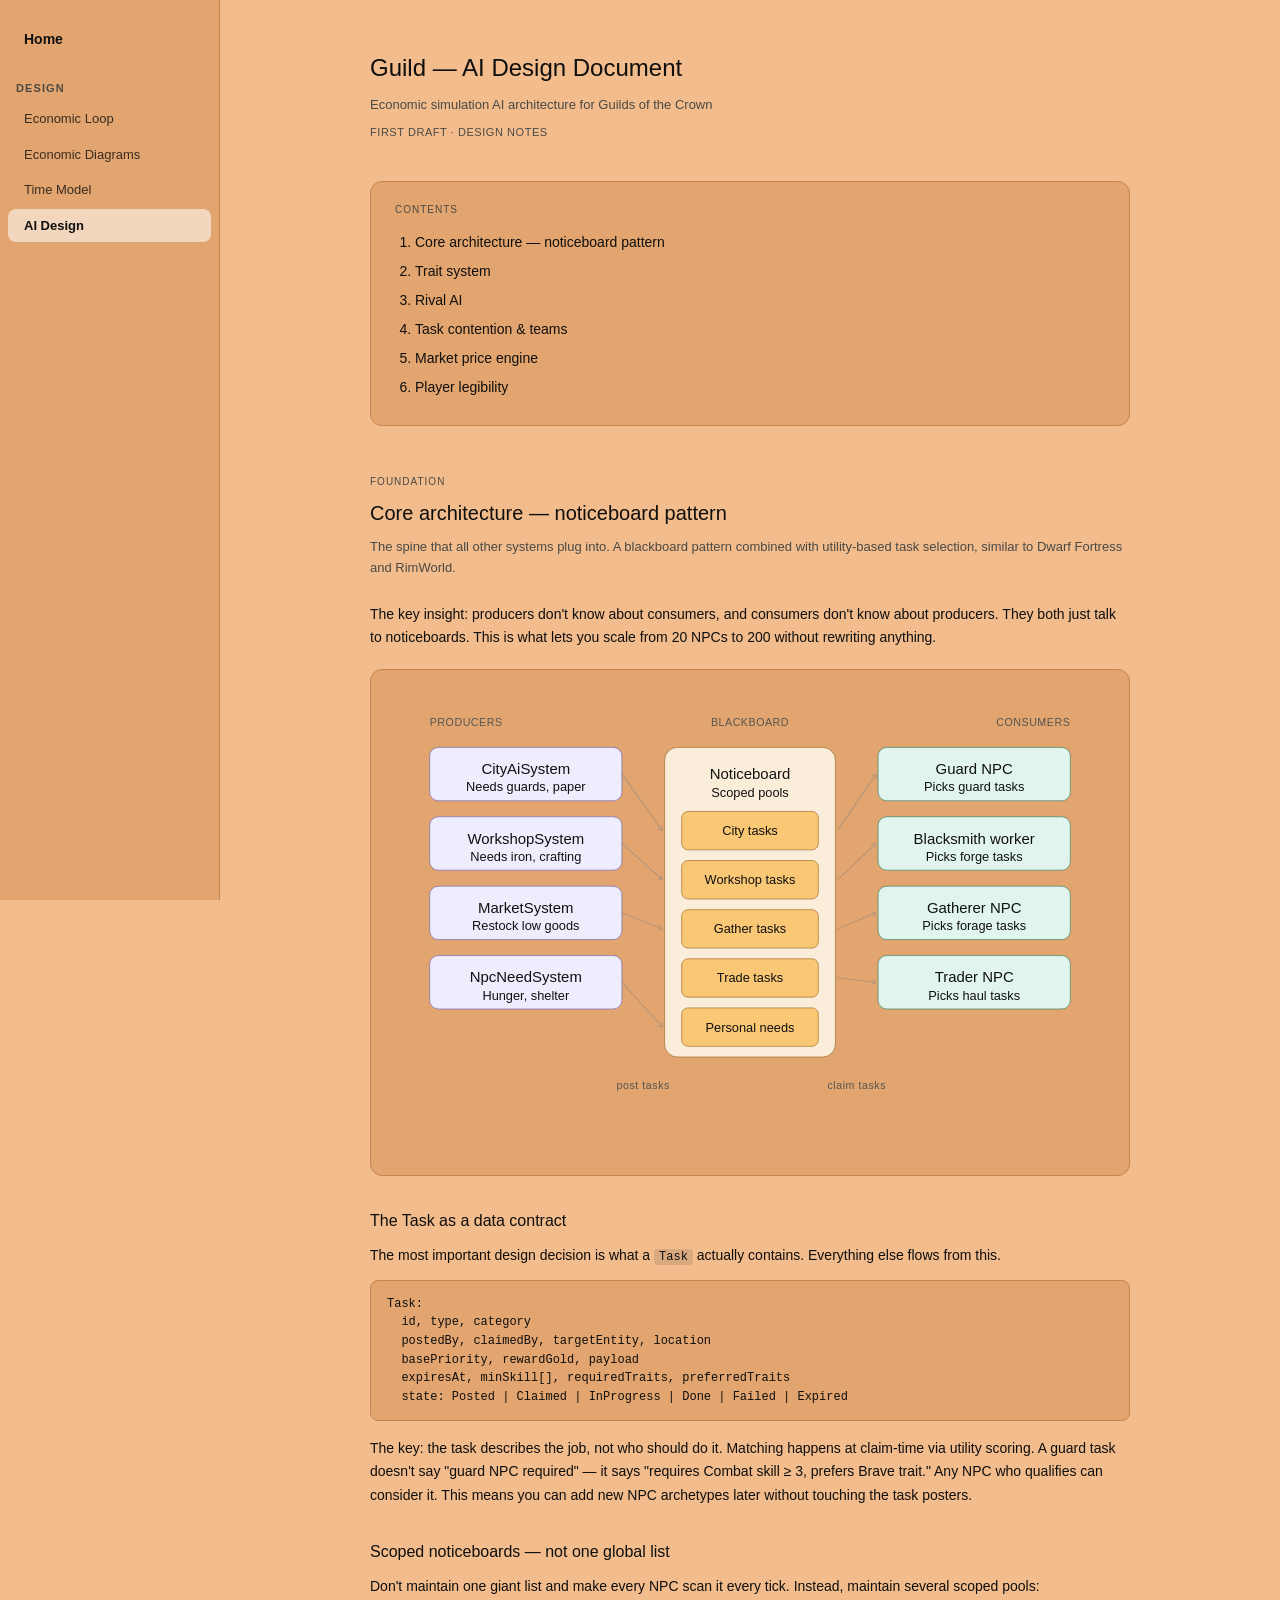
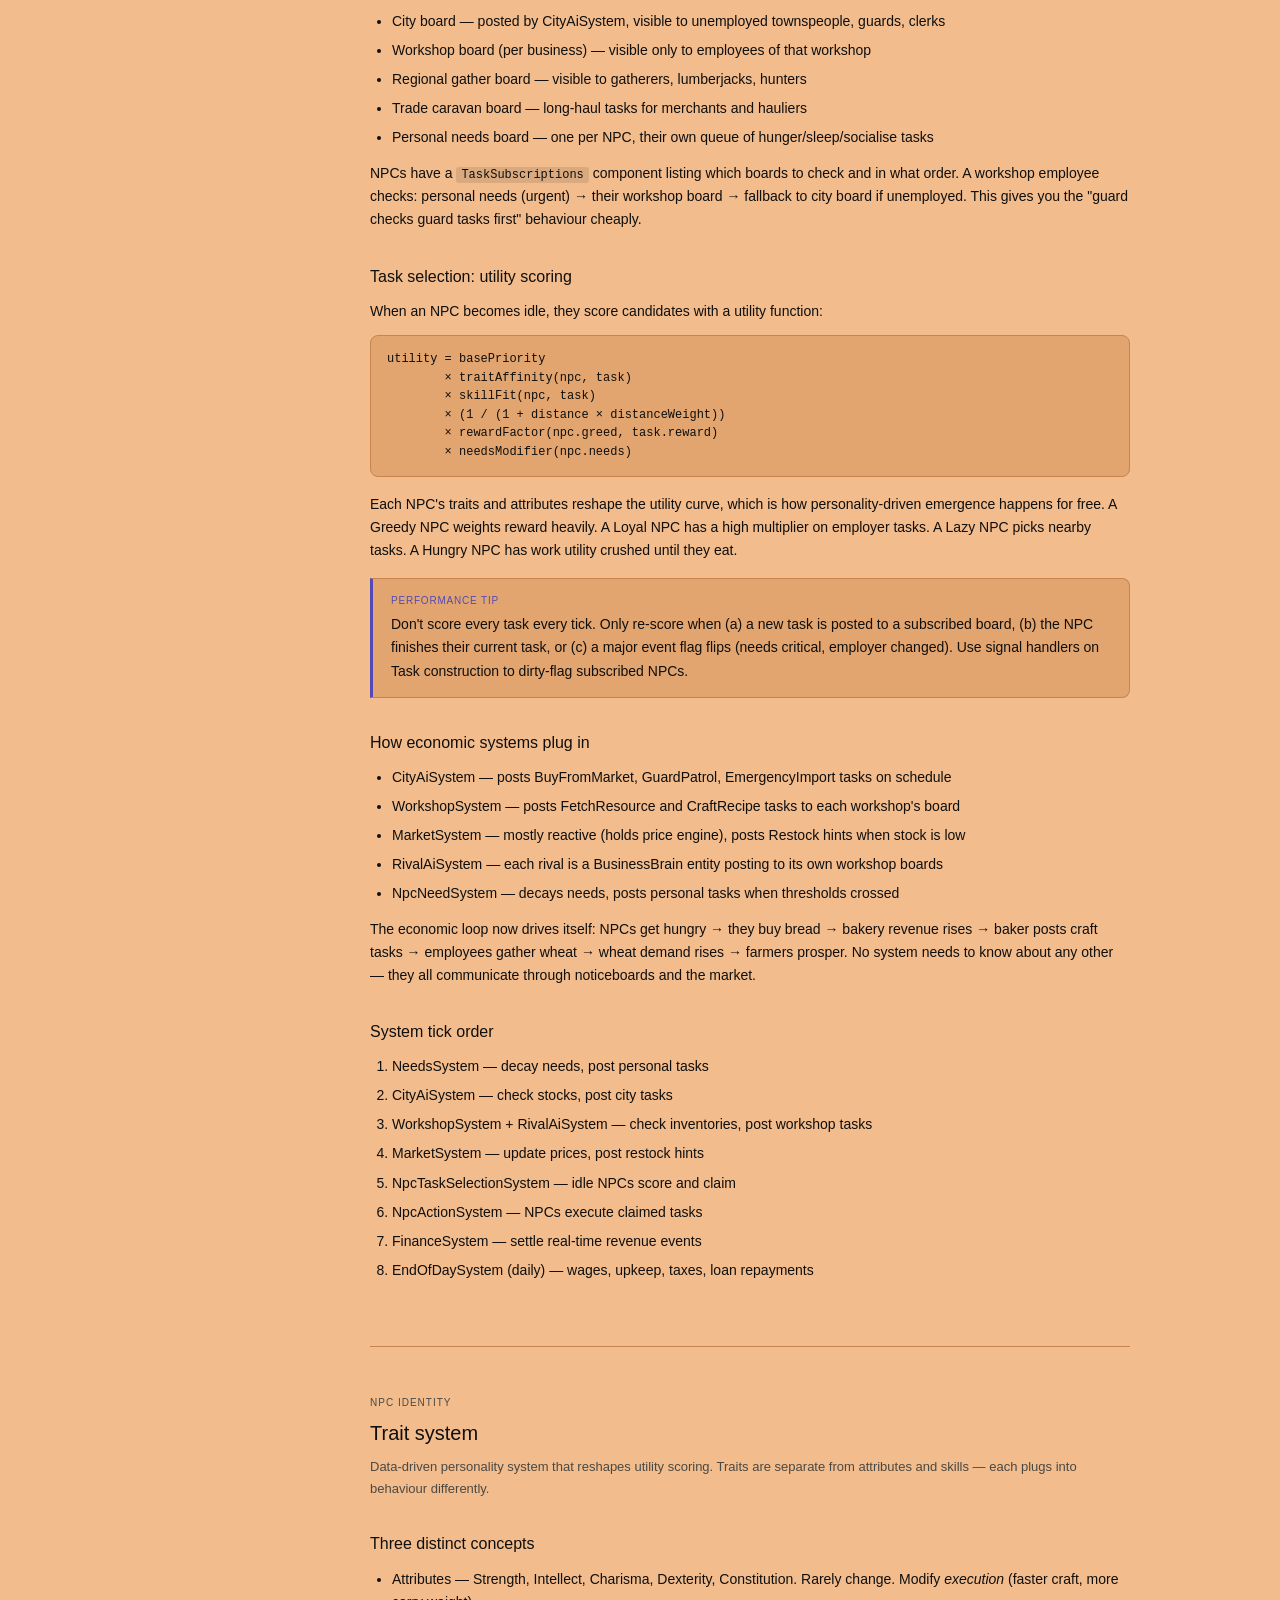
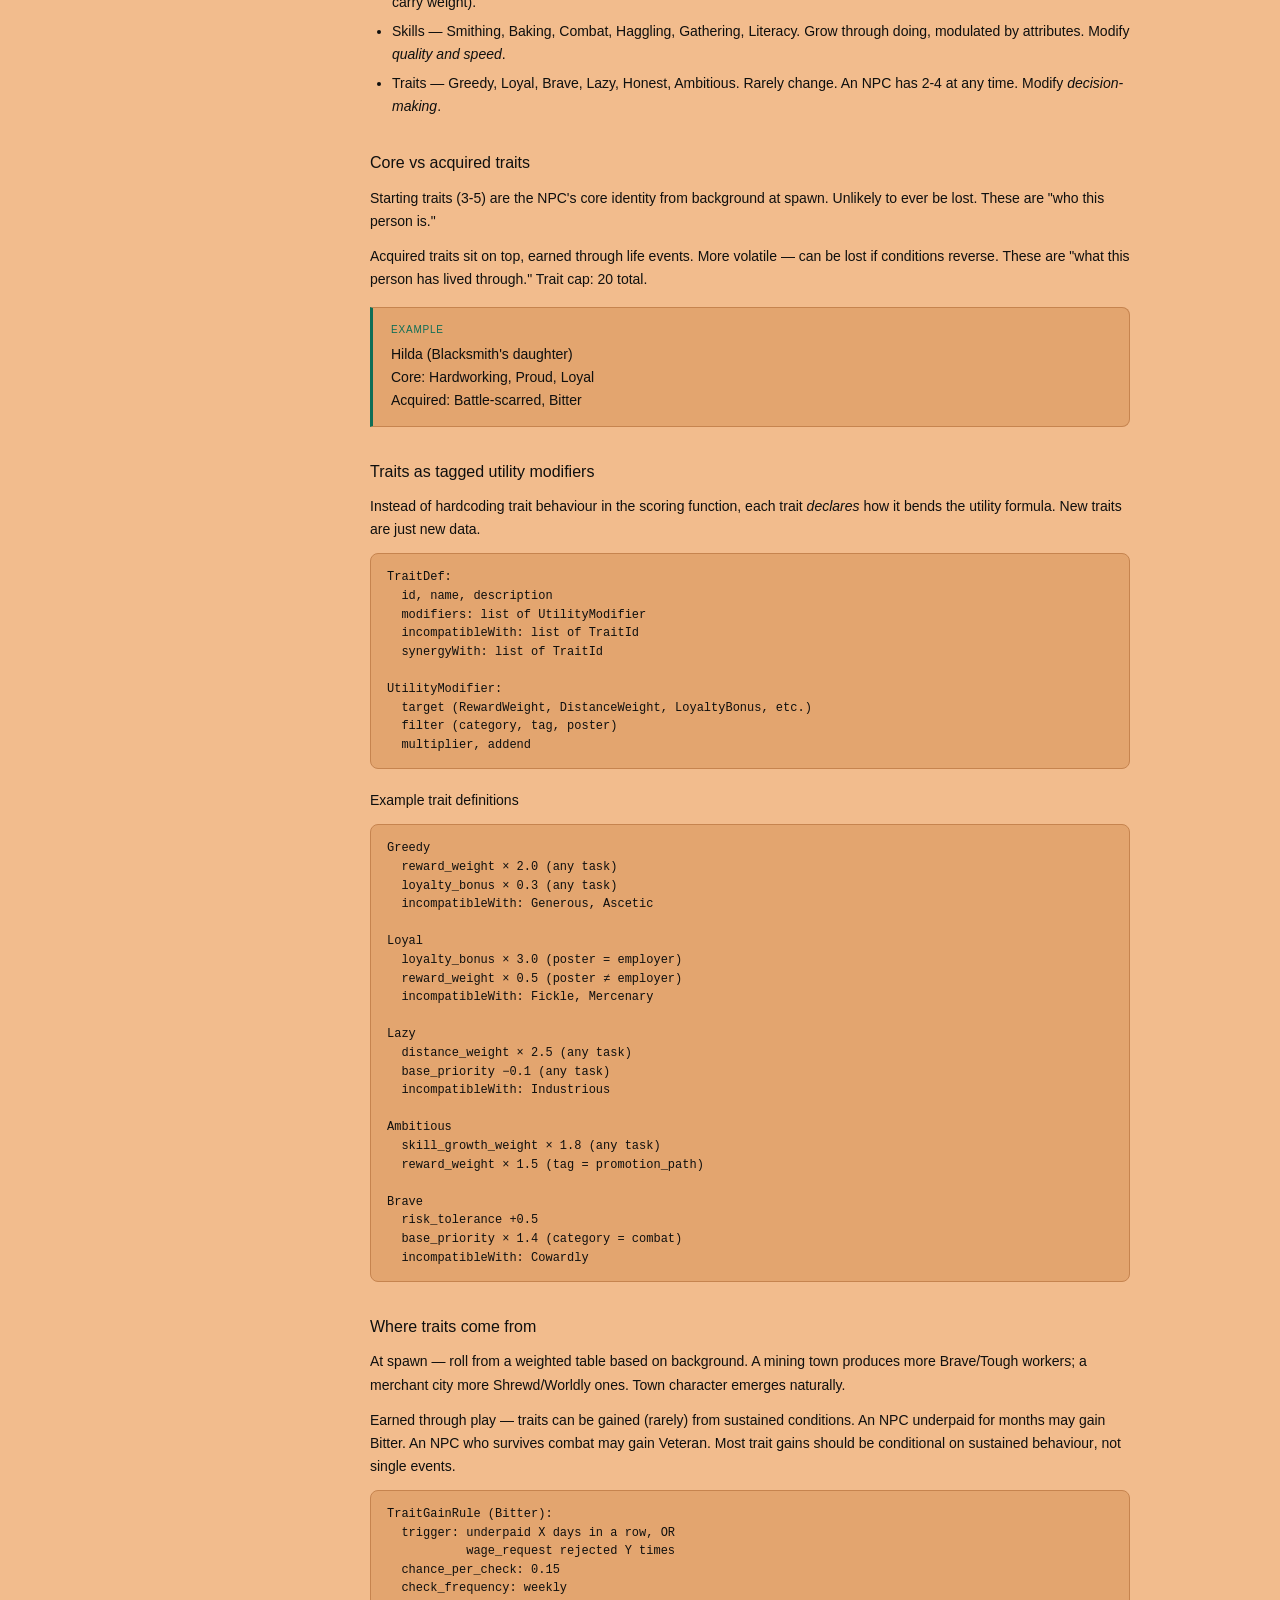
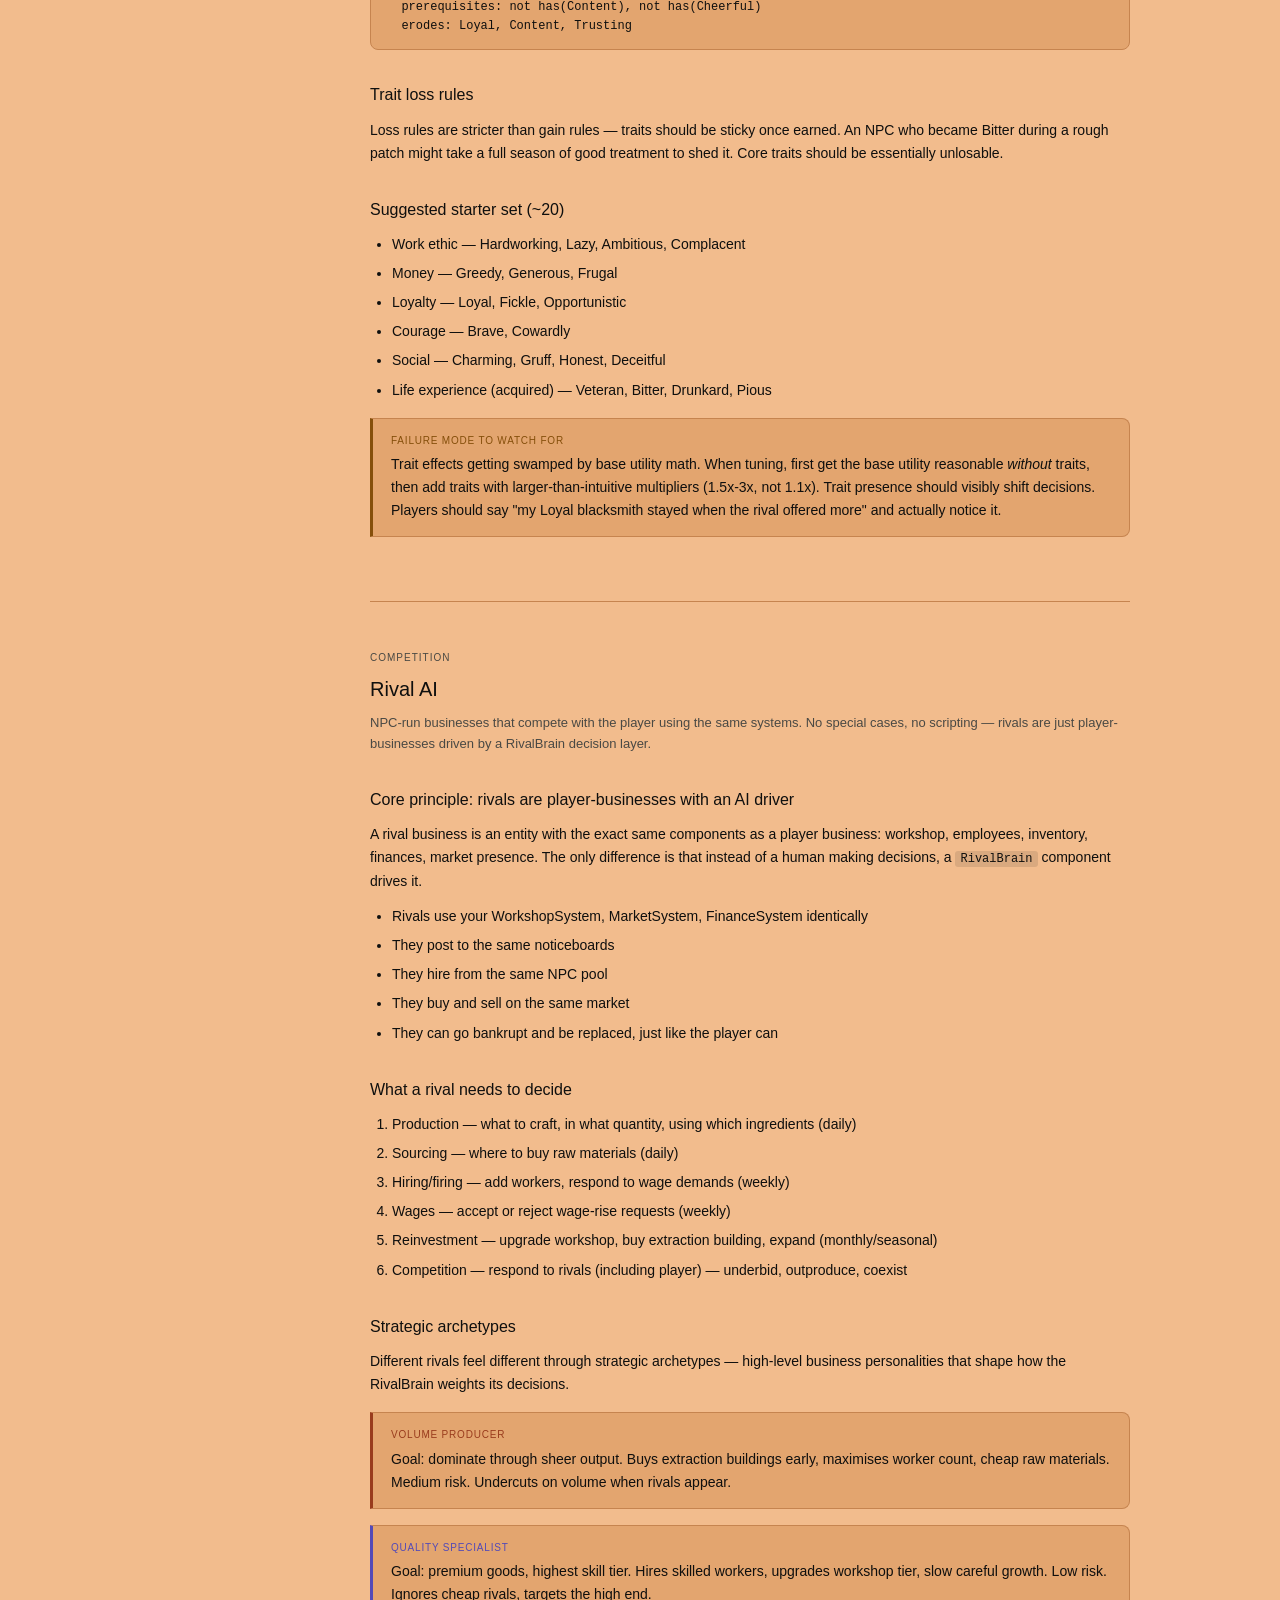
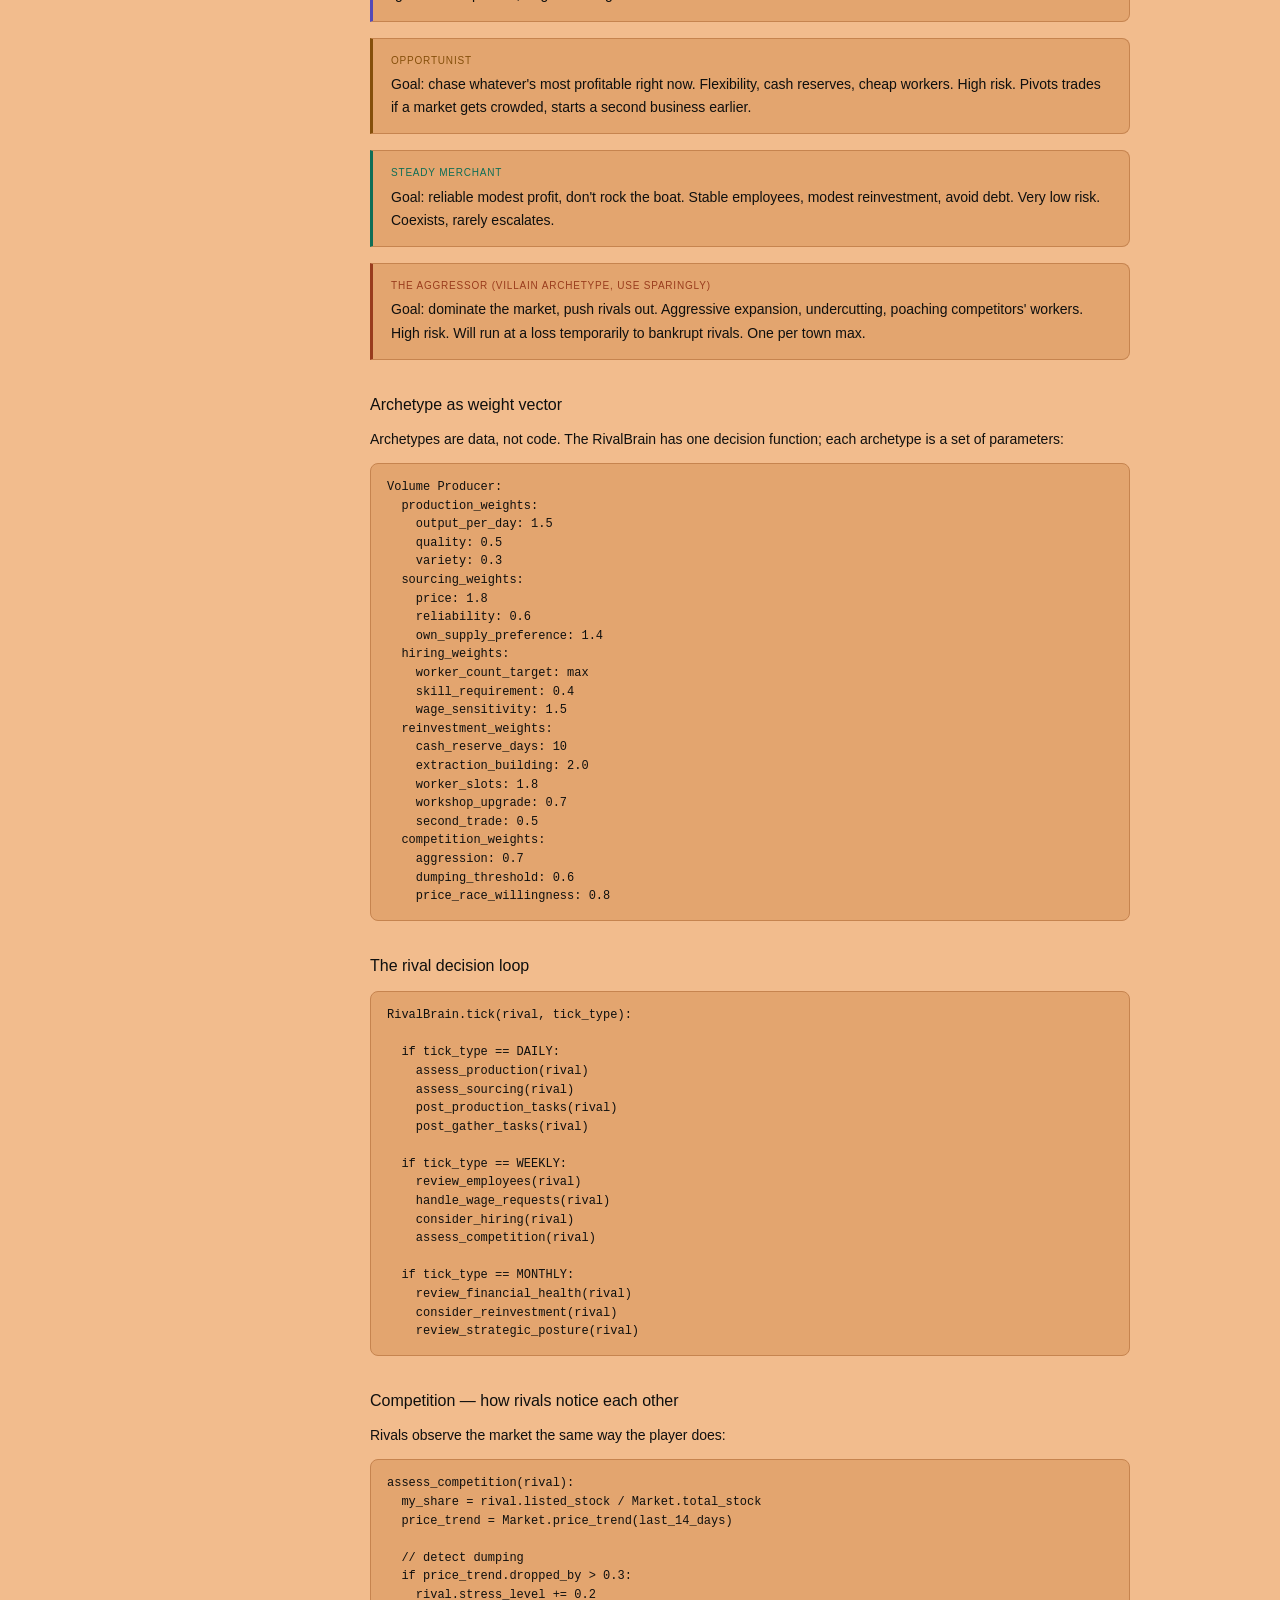
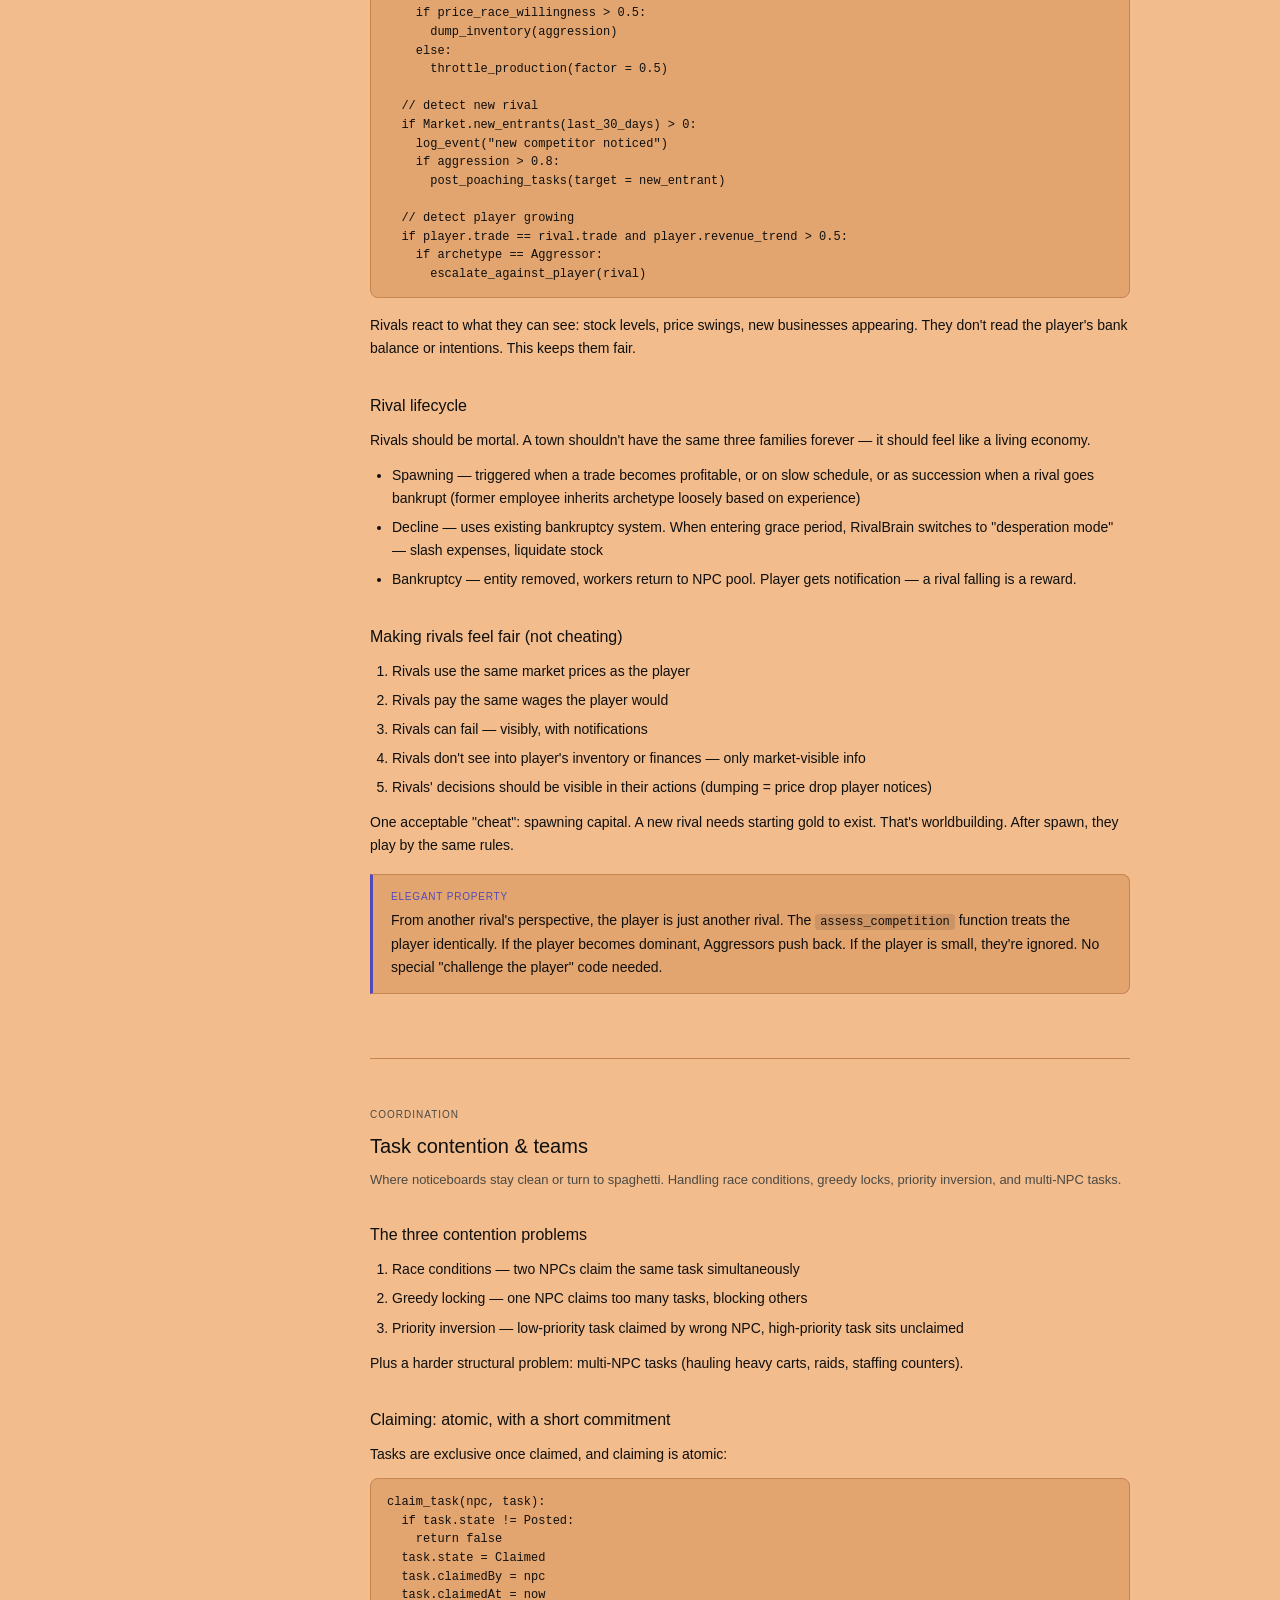
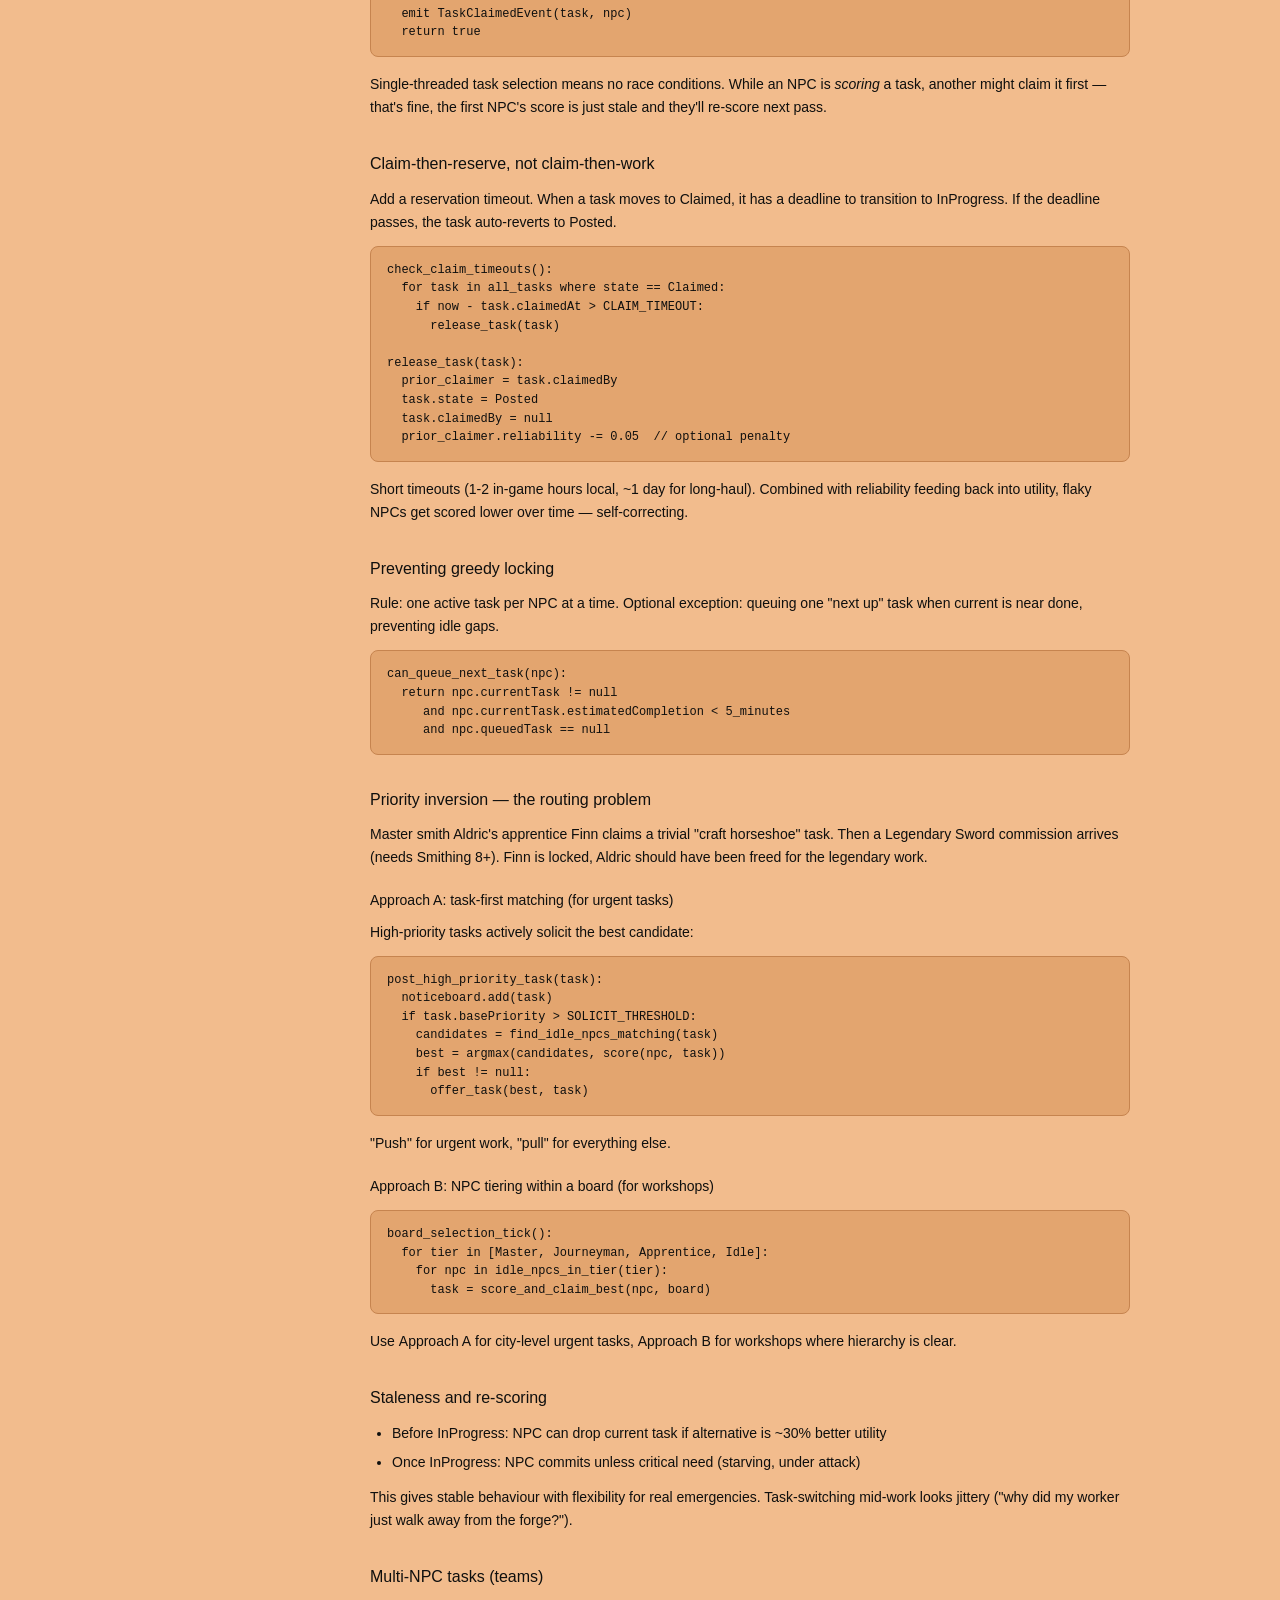
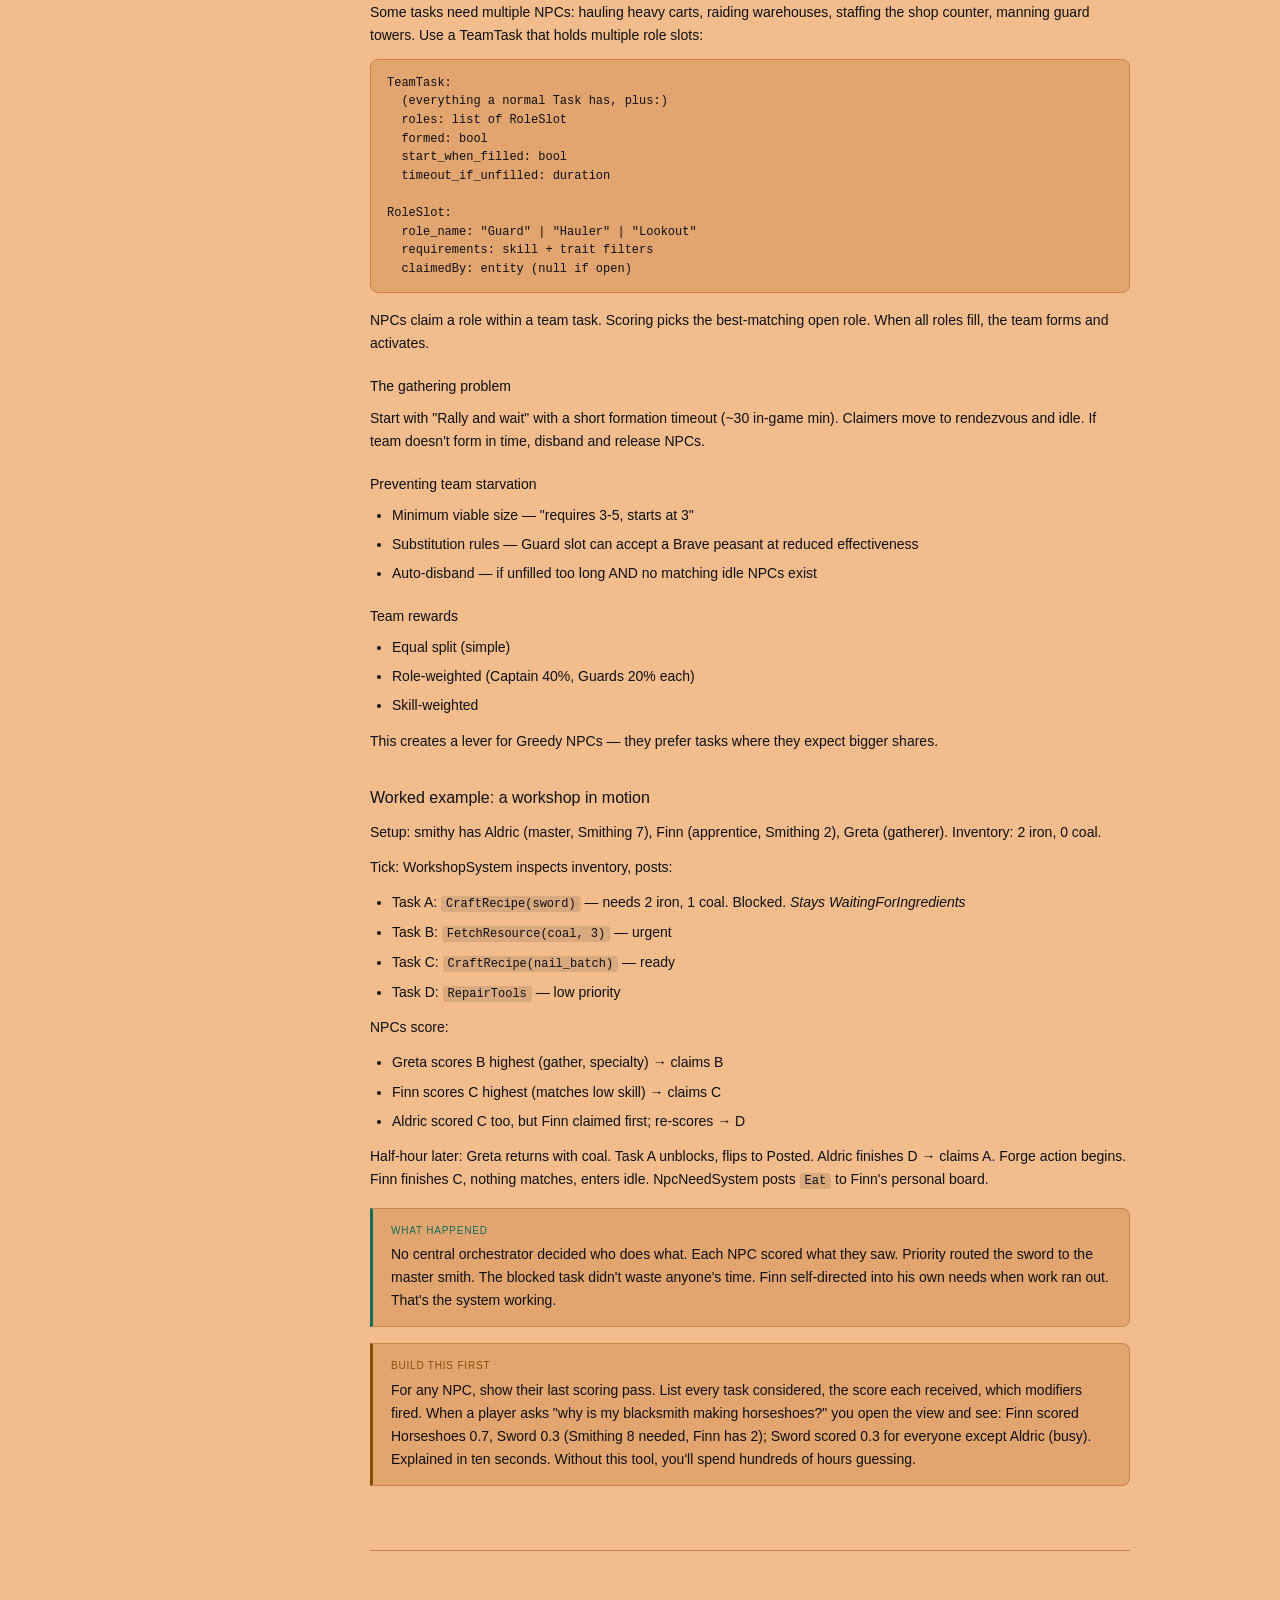
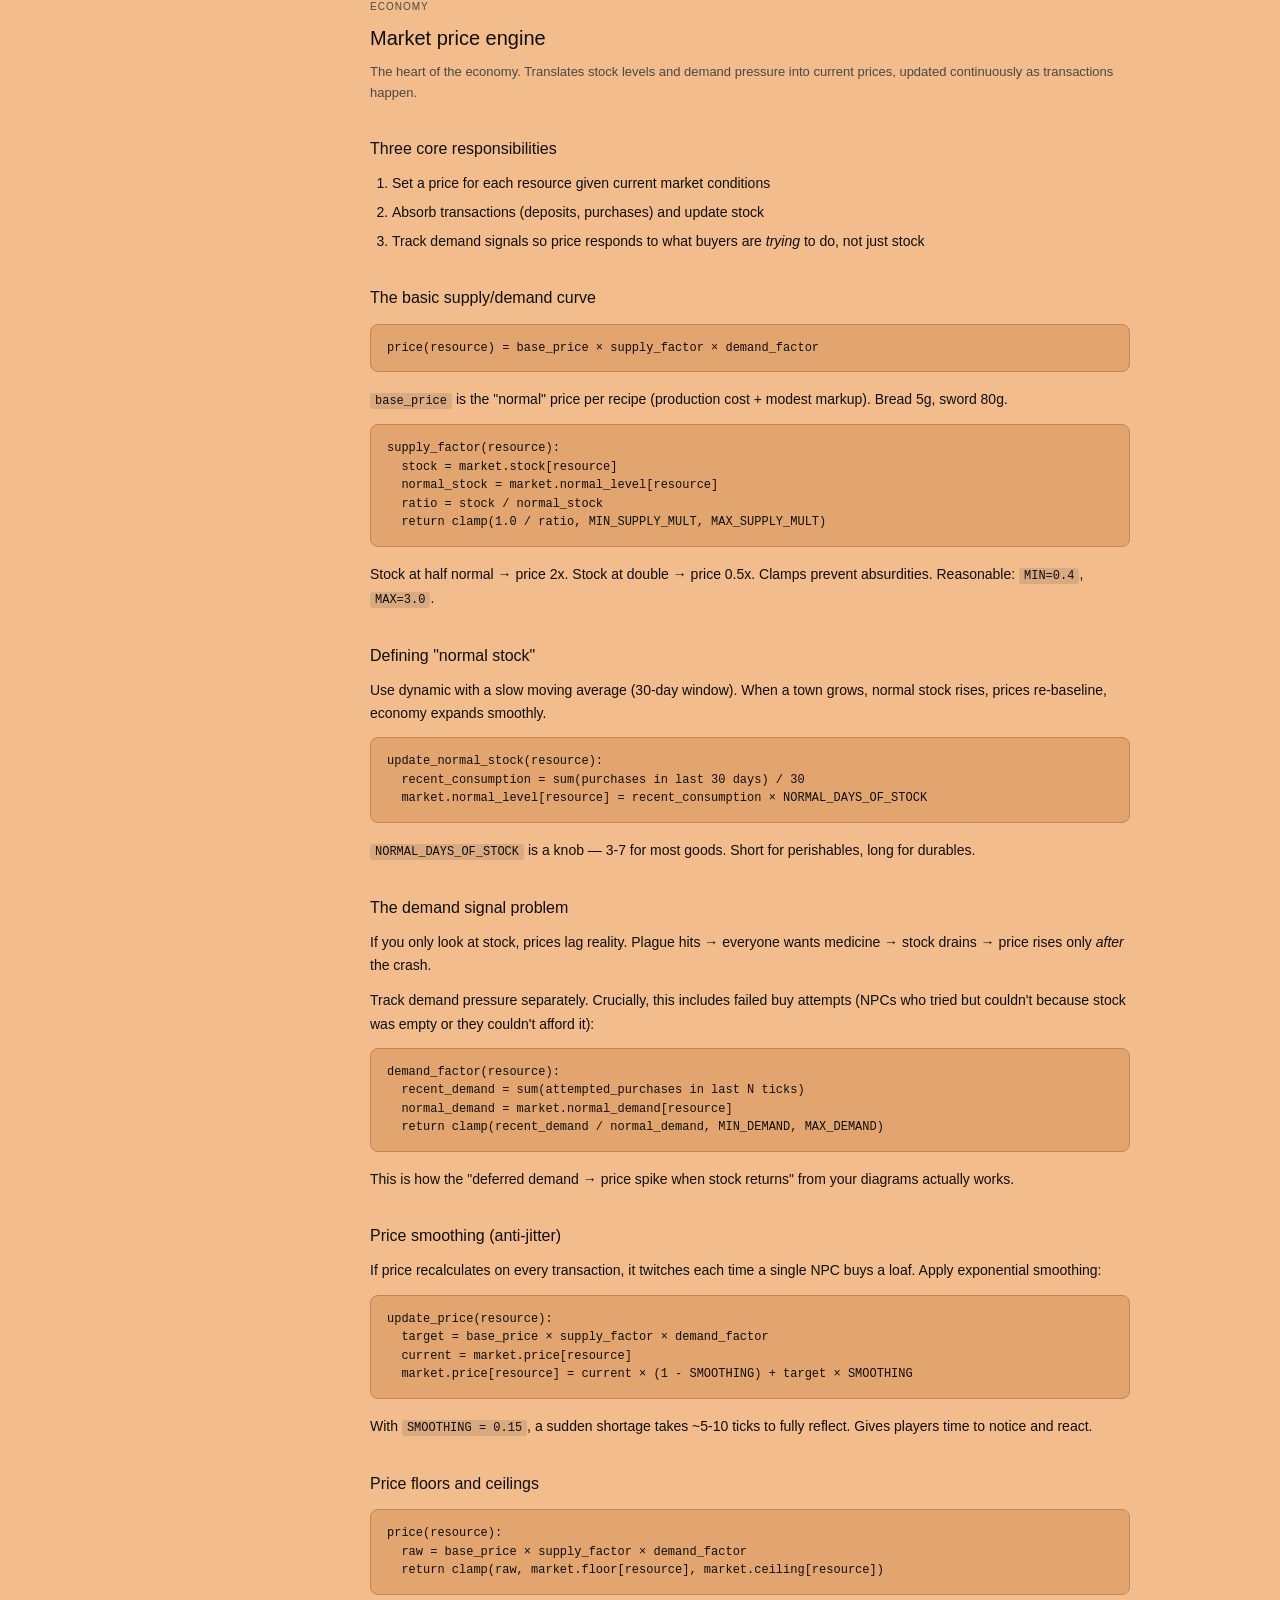
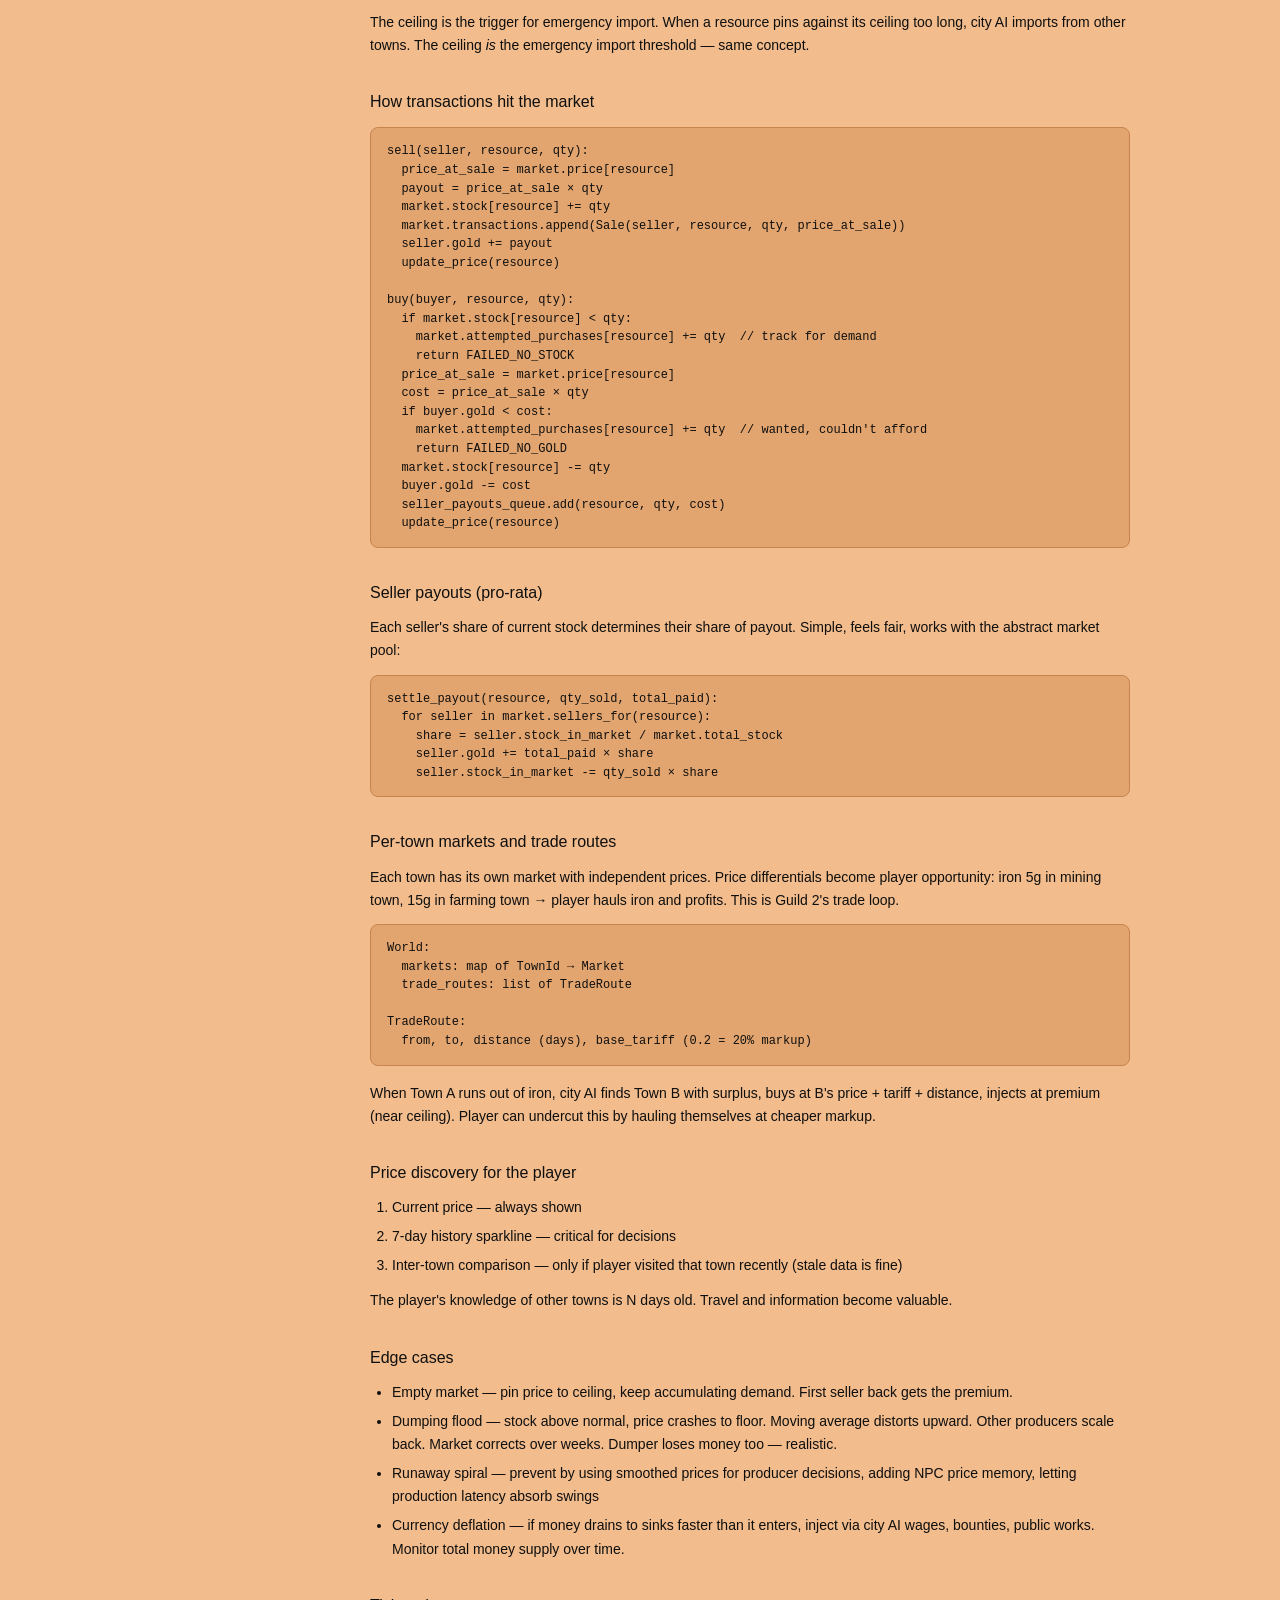
==== commit ba11f014: "+ fixed colours" ====
--- a/design/guild_ai_design.html
+++ b/design/guild_ai_design.html
@@ -4,13 +4,15 @@
   <meta charset="UTF-8">
   <meta name="viewport" content="width=device-width, initial-scale=1.0">
   <title>Guild — AI Design Document</title>
+  <link rel="stylesheet" href="../assets/theme.css" />
+  <link rel="stylesheet" href="../assets/nav.css" />
   <style>
     body {
       font-family: sans-serif;
-      background: #f9f8f4;
+      background: var(--bg);
       margin: 0;
       padding: 48px 16px;
-      color: #2C2C2A;
+      color: var(--text);
       line-height: 1.65;
     }
     .page {
@@ -20,23 +22,23 @@
     h1 {
       font-size: 24px;
       font-weight: 500;
-      color: #2C2C2A;
+      color: var(--text);
       margin: 0 0 6px 0;
     }
     .subtitle {
       font-size: 13px;
-      color: #888780;
+      color: var(--muted);
       margin-bottom: 8px;
     }
     .meta {
       font-size: 11px;
-      color: #b4b2a9;
+      color: var(--muted);
       letter-spacing: 0.05em;
       margin-bottom: 40px;
     }
     .toc {
-      background: #ffffff;
-      border: 1px solid #e8e6df;
+      background: var(--panel);
+      border: 1px solid var(--border);
       border-radius: 12px;
       padding: 20px 24px;
       margin-bottom: 48px;
@@ -45,7 +47,7 @@
       font-size: 10px;
       font-weight: 500;
       letter-spacing: 0.1em;
-      color: #888780;
+      color: var(--muted);
       text-transform: uppercase;
       margin-bottom: 12px;
     }
@@ -56,14 +58,14 @@
     }
     .toc li {
       margin-bottom: 6px;
-      color: #444441;
+      color: var(--text);
     }
     .toc a {
-      color: #444441;
+      color: var(--text);
       text-decoration: none;
     }
     .toc a:hover {
-      color: #534AB7;
+      color: var(--link);
       text-decoration: underline;
     }
     .section {
@@ -73,42 +75,42 @@
       font-size: 10px;
       font-weight: 500;
       letter-spacing: 0.1em;
-      color: #888780;
+      color: var(--muted);
       text-transform: uppercase;
       margin-bottom: 6px;
     }
     h2 {
       font-size: 20px;
       font-weight: 500;
-      color: #2C2C2A;
+      color: var(--text);
       margin: 0 0 6px 0;
       scroll-margin-top: 24px;
     }
     .section-desc {
       font-size: 13px;
-      color: #888780;
+      color: var(--muted);
       margin-bottom: 24px;
     }
     h3 {
       font-size: 16px;
       font-weight: 500;
-      color: #3C3489;
+      color: var(--text);
       margin: 32px 0 10px 0;
     }
     h4 {
       font-size: 14px;
       font-weight: 500;
-      color: #2C2C2A;
+      color: var(--text);
       margin: 20px 0 8px 0;
     }
     p {
       font-size: 14px;
-      color: #444441;
+      color: var(--text);
       margin: 0 0 12px 0;
     }
     ul, ol {
       font-size: 14px;
-      color: #444441;
+      color: var(--text);
       margin: 0 0 12px 0;
       padding-left: 22px;
     }
@@ -117,26 +119,26 @@
     }
     strong {
       font-weight: 500;
-      color: #2C2C2A;
+      color: var(--text);
     }
     code {
       font-family: ui-monospace, SFMono-Regular, Menlo, Consolas, monospace;
       font-size: 12px;
-      background: #f1efe8;
+      background: rgba(0, 0, 0, 0.1);
       padding: 1px 5px;
       border-radius: 3px;
-      color: #633806;
+      color: var(--text);
     }
     pre {
-      background: #ffffff;
-      border: 1px solid #e8e6df;
+      background: var(--panel);
+      border: 1px solid var(--border);
       border-radius: 8px;
       padding: 14px 16px;
       overflow-x: auto;
       font-family: ui-monospace, SFMono-Regular, Menlo, Consolas, monospace;
       font-size: 12px;
       line-height: 1.55;
-      color: #444441;
+      color: var(--text);
       margin: 12px 0 16px 0;
     }
     pre code {
@@ -146,8 +148,8 @@
       font-size: inherit;
     }
     .callout {
-      background: #ffffff;
-      border: 1px solid #e8e6df;
+      background: var(--panel);
+      border: 1px solid var(--border);
       border-radius: 8px;
       padding: 14px 18px;
       margin: 16px 0;
@@ -170,26 +172,26 @@
     .callout p:last-child { margin-bottom: 0; }
     .divider {
       border: none;
-      border-top: 1px solid #e8e6df;
+      border-top: 1px solid var(--border);
       margin: 48px 0;
     }
     .diagram {
-      background: #ffffff;
-      border: 1px solid #e8e6df;
+      background: var(--panel);
+      border: 1px solid var(--border);
       border-radius: 12px;
       padding: 24px 16px;
       margin: 20px 0 24px 0;
     }
-    .th      { font-size: 14px; font-weight: 500; fill: #3C3489; }
-    .ts      { font-size: 12px; font-weight: 400; fill: #534AB7; }
-    .th-teal { font-size: 14px; font-weight: 500; fill: #085041; }
-    .ts-teal { font-size: 12px; font-weight: 400; fill: #0F6E56; }
-    .th-amber{ font-size: 14px; font-weight: 500; fill: #633806; }
-    .ts-amber{ font-size: 12px; font-weight: 400; fill: #854F0B; }
-    .th-coral{ font-size: 14px; font-weight: 500; fill: #712B13; }
-    .ts-coral{ font-size: 12px; font-weight: 400; fill: #993C1D; }
-    .th-gray { font-size: 14px; font-weight: 500; fill: #444441; }
-    .label   { font-size: 10px; fill: #888780; letter-spacing: 0.05em; }
+    .th      { font-size: 14px; font-weight: 500; fill: #111110; }
+    .ts      { font-size: 12px; font-weight: 400; fill: #111110; }
+    .th-teal { font-size: 14px; font-weight: 500; fill: #111110; }
+    .ts-teal { font-size: 12px; font-weight: 400; fill: #111110; }
+    .th-amber{ font-size: 14px; font-weight: 500; fill: #111110; }
+    .ts-amber{ font-size: 12px; font-weight: 400; fill: #111110; }
+    .th-coral{ font-size: 14px; font-weight: 500; fill: #111110; }
+    .ts-coral{ font-size: 12px; font-weight: 400; fill: #111110; }
+    .th-gray { font-size: 14px; font-weight: 500; fill: #111110; }
+    .label   { font-size: 10px; fill: #555552; letter-spacing: 0.05em; }
     table {
       width: 100%;
       border-collapse: collapse;
@@ -199,20 +201,19 @@
     th, td {
       text-align: left;
       padding: 8px 12px;
-      border-bottom: 1px solid #e8e6df;
-      color: #444441;
+      border-bottom: 1px solid var(--border);
+      color: var(--text);
     }
     th {
       font-weight: 500;
-      color: #2C2C2A;
-      background: #ffffff;
+      color: var(--text);
+      background: var(--panel);
       font-size: 12px;
     }
     td code {
       font-size: 11px;
     }
   </style>
-  <link rel="stylesheet" href="../assets/nav.css" />
 </head>
 <body>
 <div id="content">
--- a/assets/theme.css
+++ b/assets/theme.css
@@ -0,0 +1,40 @@
+:root {
+  --bg: rgb(242, 188, 141);
+  --text: #0f0f0e;
+  --muted: #4a4944;
+  --link: #185fa5;
+  --panel: rgb(227, 165, 111);
+  --border: rgb(198, 132, 79);
+}
+
+* { box-sizing: border-box; }
+
+html, body { height: 100%; }
+
+body {
+  margin: 0;
+  background: var(--bg);
+  color: var(--text);
+  font-family: system-ui, -apple-system, Segoe UI, Roboto, sans-serif;
+}
+
+a { color: var(--link); }
+a:hover { text-decoration: underline; }
+
+.back-link {
+  display: inline-block;
+  margin: 0 0 14px 0;
+  padding: 6px 10px;
+  border: 1px solid var(--border);
+  border-radius: 999px;
+  background: rgba(255, 255, 255, 0.35);
+  color: var(--text);
+  text-decoration: none;
+  font-size: 13px;
+  font-weight: 650;
+}
+
+.back-link:hover {
+  background: rgba(255, 255, 255, 0.6);
+  text-decoration: none;
+}
